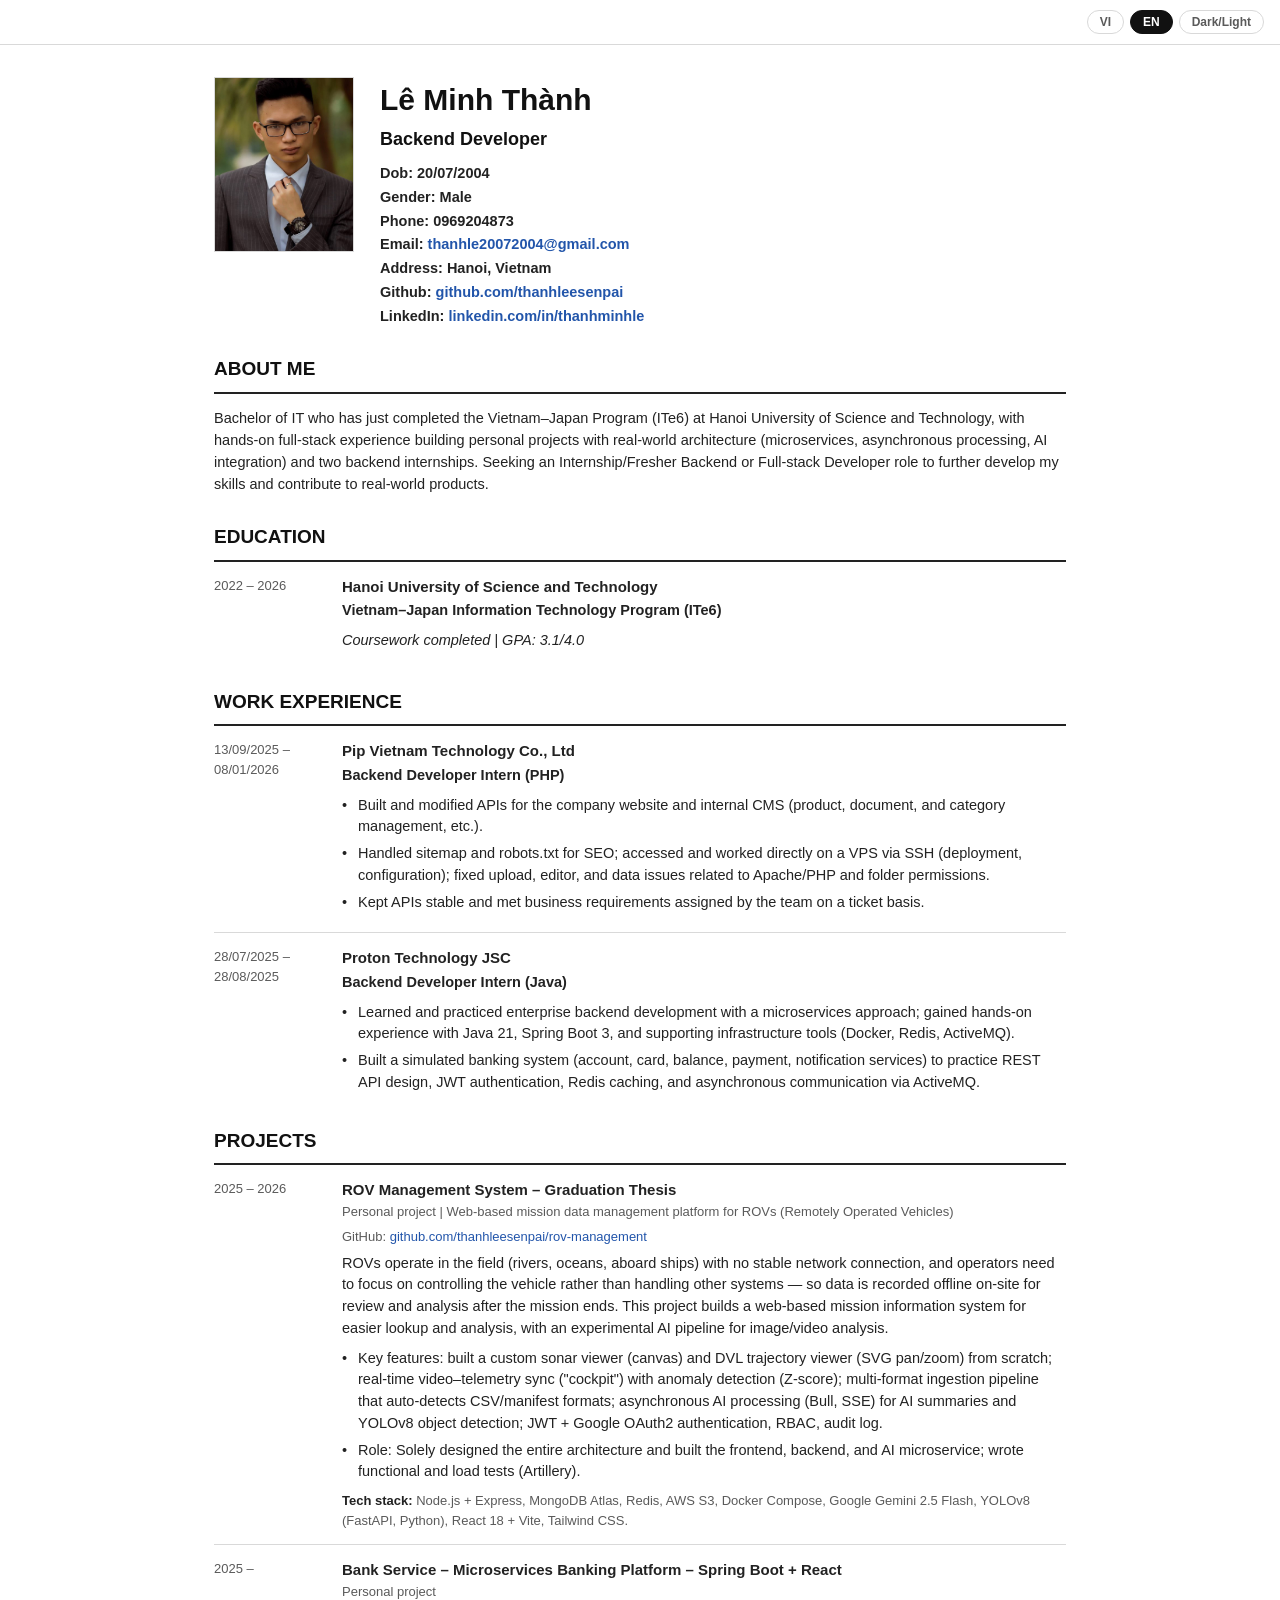
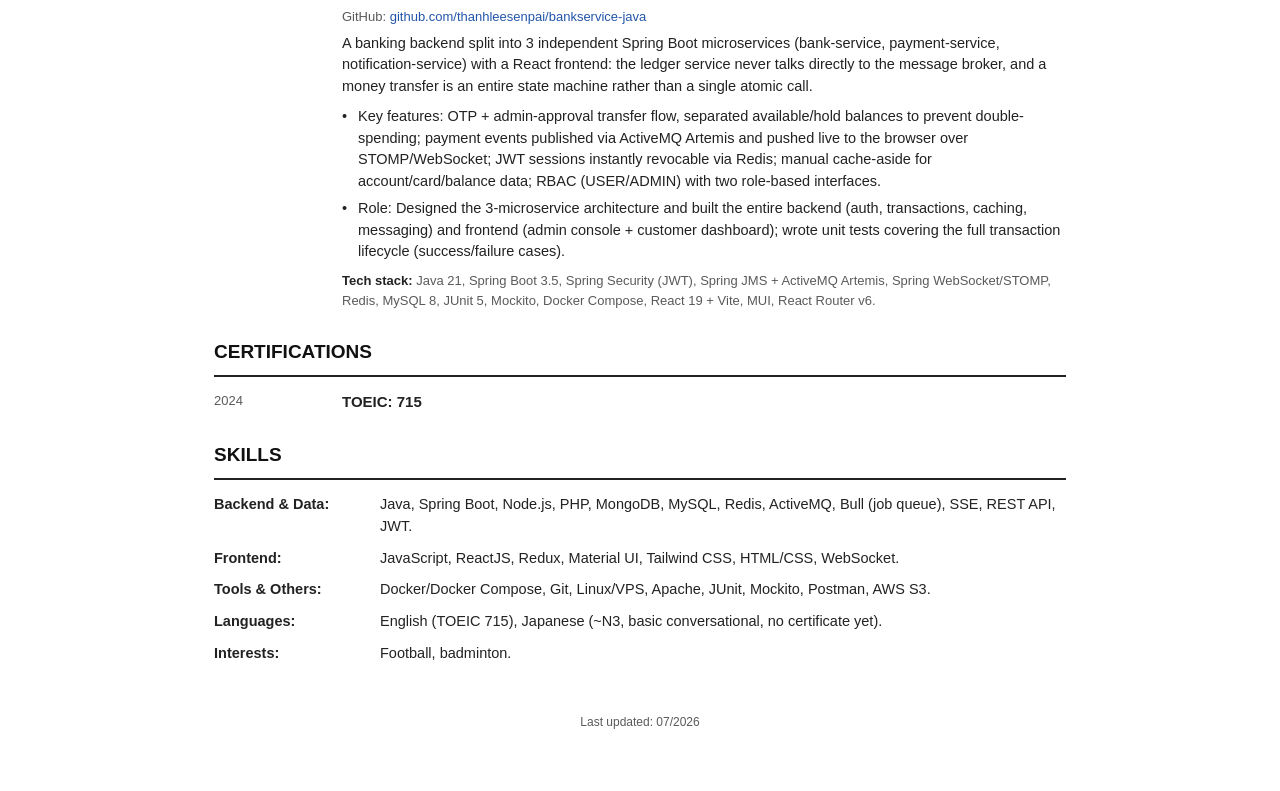
==== index.html @ 72b9a211 "Add print-friendly A4 layout, favicon, and Open Graph tags; stop tracking .claude Fixes pagination s" ====
<!DOCTYPE html>
<html lang="vi">
<head>
<meta charset="UTF-8">
<meta name="viewport" content="width=device-width, initial-scale=1.0">
<title>Lê Minh Thành — Backend Developer</title>
<meta name="description" content="CV online của Lê Minh Thành, Backend Developer.">
<link rel="icon" href="data:image/svg+xml,%3Csvg xmlns='http://www.w3.org/2000/svg' viewBox='0 0 64 64'%3E%3Crect width='64' height='64' rx='12' fill='%232255aa'/%3E%3Ctext x='32' y='42' font-family='Arial,Helvetica,sans-serif' font-size='26' font-weight='700' fill='white' text-anchor='middle'%3ELMT%3C/text%3E%3C/svg%3E">

<meta property="og:type" content="website">
<meta property="og:title" content="Lê Minh Thành — Backend Developer">
<meta property="og:description" content="CV online của Lê Minh Thành, Backend Developer. Kinh nghiệm Java/Spring Boot, Node.js, PHP, microservices.">
<meta property="og:url" content="https://cv-ten-cyan-52.vercel.app/">
<meta property="og:image" content="https://cv-ten-cyan-52.vercel.app/photo.jpg">
<meta name="twitter:card" content="summary">
<meta name="twitter:title" content="Lê Minh Thành — Backend Developer">
<meta name="twitter:description" content="CV online của Lê Minh Thành, Backend Developer.">
<meta name="twitter:image" content="https://cv-ten-cyan-52.vercel.app/photo.jpg">
<style>
  :root{
    --bg:#ffffff;
    --text:#222222;
    --text-dim:#5a5a5a;
    --border:#d9d9d9;
    --heading:#111111;
    --link:#2255aa;
    --max-w:900px;
  }
  :root[data-theme="dark"]{
    --bg:#15171c;
    --text:#e4e6ea;
    --text-dim:#a2a6ae;
    --border:#33363f;
    --heading:#ffffff;
    --link:#7fb0ff;
  }
  *{ box-sizing:border-box; }
  body{
    margin:0;
    background:var(--bg);
    color:var(--text);
    font-family:Arial, Helvetica, "Segoe UI", sans-serif;
    line-height:1.5;
    font-size:14.5px;
  }
  a{ color:var(--link); text-decoration:none; }
  a:hover{ text-decoration:underline; }

  .topbar{
    position:sticky; top:0; z-index:10;
    display:flex; justify-content:flex-end; gap:6px;
    padding:10px 16px;
    background:var(--bg);
    border-bottom:1px solid var(--border);
  }
  .btn{
    border:1px solid var(--border);
    background:transparent;
    color:var(--text-dim);
    padding:4px 12px;
    border-radius:999px;
    font-size:12px;
    cursor:pointer;
    font-weight:600;
  }
  .btn.active{ background:var(--heading); color:var(--bg); border-color:var(--heading); }

  .wrap{ max-width:var(--max-w); margin:0 auto; padding:32px 24px 60px; }

  .header{
    display:flex; gap:26px; margin-bottom:26px;
  }
  .avatar-wrap{ flex-shrink:0; width:140px; }
  .avatar-wrap img{
    width:140px; height:175px; object-fit:cover;
    border:1px solid var(--border);
    display:block;
  }
  .avatar-fallback{
    width:140px; height:175px;
    border:1px solid var(--border);
    display:none;
    align-items:center; justify-content:center;
    font-size:36px; font-weight:700;
    color:var(--text-dim);
    background:color-mix(in srgb, var(--text-dim) 8%, transparent);
  }
  .header h1{ margin:0 0 4px; font-size:30px; color:var(--heading); font-weight:800; }
  .header .role{ font-size:18px; font-weight:700; margin-bottom:10px; color:var(--heading); }
  .info-line{ font-weight:700; font-size:14.5px; margin-bottom:2px; }
  .info-line .label{ display:inline-block; }

  h2.section-title{
    font-size:19px;
    font-weight:800;
    color:var(--heading);
    margin:0 0 14px;
    padding-bottom:8px;
    border-bottom:2px solid var(--text);
  }
  section.block{ margin-bottom:28px; }

  .entry-row{
    display:grid;
    grid-template-columns:110px 1fr;
    gap:18px;
    padding-bottom:14px;
    margin-bottom:14px;
    border-bottom:1px solid var(--border);
  }
  .entry-row:last-child{ border-bottom:none; margin-bottom:0; padding-bottom:0; }
  .date-col{ font-size:13px; color:var(--text-dim); }
  .content-col .title{ font-weight:700; font-size:15px; }
  .content-col .subtitle{ font-weight:700; margin:2px 0 8px; }
  .content-col p.desc{ margin:4px 0 8px; }
  .content-col ul{ list-style:none; margin:6px 0 0; padding:0; }
  .content-col li{ position:relative; padding-left:16px; margin-bottom:5px; }
  .content-col li::before{ content:"•"; position:absolute; left:0; }
  .tech-line{ font-size:13px; color:var(--text-dim); margin-top:8px; }
  .tech-line b{ color:var(--text); font-weight:700; }
  .meta-line{ font-size:13px; color:var(--text-dim); margin-bottom:6px; }

  .skills-grid{ display:grid; grid-template-columns:150px 1fr; gap:10px 16px; }
  .skills-grid dt{ font-weight:700; }
  .skills-grid dd{ margin:0; }

  footer{ text-align:center; color:var(--text-dim); font-size:12px; padding:20px 0 0; }

  @media (max-width:620px){
    .header{ flex-direction:column; align-items:flex-start; }
    .entry-row{ grid-template-columns:1fr; gap:4px; }
    .skills-grid{ grid-template-columns:1fr; }
  }

  @page{
    size: A4;
    margin: 14mm 12mm;
  }
  @media print{
    :root{
      --bg:#ffffff; --text:#222222; --text-dim:#5a5a5a;
      --border:#d9d9d9; --heading:#111111; --link:#2255aa;
    }
    .topbar{ display:none; }
    body{ font-size:11.5px; }
    .wrap{ max-width:none; padding:0; }
    a{ color:var(--text); text-decoration:none; }
    .entry-row, .header{ break-inside: avoid; page-break-inside: avoid; }
    p, li{ orphans:3; widows:3; }
    footer{ display:none; }
  }
</style>
</head>
<body>

<div class="topbar">
  <button class="btn lang-btn" data-lang="vi">VI</button>
  <button class="btn lang-btn" data-lang="en">EN</button>
  <button class="btn" id="theme-toggle">Dark/Light</button>
</div>

<div class="wrap">

  <section class="header">
    <div class="avatar-wrap">
      <img id="avatar" src="photo.jpg" alt="Lê Minh Thành"
        onerror="if(this.dataset.step!=='png'){this.dataset.step='png'; this.src='photo.png';} else { this.style.display='none'; document.getElementById('avatar-fallback').style.display='flex'; }">
      <div class="avatar-fallback" id="avatar-fallback">LMT</div>
    </div>
    <div>
      <h1>Lê Minh Thành</h1>
      <div class="role">Backend Developer</div>
      <div class="info-line lang-vi">Ngày sinh: 20/07/2004</div>
      <div class="info-line lang-en">Dob: 20/07/2004</div>
      <div class="info-line lang-vi">Giới tính: Nam</div>
      <div class="info-line lang-en">Gender: Male</div>
      <div class="info-line lang-vi">Số điện thoại: 0969204873</div>
      <div class="info-line lang-en">Phone: 0969204873</div>
      <div class="info-line">Email: <a href="mailto:thanhle20072004@gmail.com">thanhle20072004@gmail.com</a></div>
      <div class="info-line lang-vi">Địa chỉ: Hà Nội</div>
      <div class="info-line lang-en">Address: Hanoi, Vietnam</div>
      <div class="info-line">Github: <a href="https://github.com/thanhleesenpai" target="_blank" rel="noopener">github.com/thanhleesenpai</a></div>
      <div class="info-line">LinkedIn: <a href="https://linkedin.com/in/thanhminhle" target="_blank" rel="noopener">linkedin.com/in/thanhminhle</a></div>
    </div>
  </section>

  <section class="block">
    <h2 class="section-title lang-vi">GIỚI THIỆU BẢN THÂN</h2>
    <h2 class="section-title lang-en">ABOUT ME</h2>
    <p class="lang-vi">Cử nhân CNTT vừa hoàn thành chương trình Việt Nhật (ITe6) tại ĐH Bách Khoa Hà Nội, có kinh nghiệm xây dựng ứng dụng fullstack qua các dự án cá nhân với kiến trúc thực tế (microservices, xử lý bất đồng bộ, tích hợp AI) và 2 kỳ thực tập backend. Mong muốn ứng tuyển vị trí Thực tập sinh (Intern)/Fresher Backend hoặc Full-stack Developer để tiếp tục phát triển chuyên môn và đóng góp vào sản phẩm thực tế.</p>
    <p class="lang-en">Bachelor of IT who has just completed the Vietnam–Japan Program (ITe6) at Hanoi University of Science and Technology, with hands-on full-stack experience building personal projects with real-world architecture (microservices, asynchronous processing, AI integration) and two backend internships. Seeking an Internship/Fresher Backend or Full-stack Developer role to further develop my skills and contribute to real-world products.</p>
  </section>

  <section class="block">
    <h2 class="section-title lang-vi">HỌC VẤN</h2>
    <h2 class="section-title lang-en">EDUCATION</h2>
    <div class="entry-row">
      <div class="date-col">2022 – 2026</div>
      <div class="content-col">
        <div class="title lang-vi">Trường: Đại học Bách Khoa Hà Nội</div>
        <div class="title lang-en">Hanoi University of Science and Technology</div>
        <div class="subtitle lang-vi">Chuyên ngành: Công nghệ Thông tin Việt Nhật (ITe6)</div>
        <div class="subtitle lang-en">Vietnam–Japan Information Technology Program (ITe6)</div>
        <p class="desc lang-vi"><em>Đã hoàn thành chương trình học | GPA: 3.1/4.0</em></p>
        <p class="desc lang-en"><em>Coursework completed | GPA: 3.1/4.0</em></p>
      </div>
    </div>
  </section>

  <section class="block">
    <h2 class="section-title lang-vi">KINH NGHIỆM LÀM VIỆC</h2>
    <h2 class="section-title lang-en">WORK EXPERIENCE</h2>

    <div class="entry-row">
      <div class="date-col">13/09/2025 – 08/01/2026</div>
      <div class="content-col">
        <div class="title lang-vi">Công ty TNHH Công nghệ Pip Việt Nam</div>
        <div class="title lang-en">Pip Vietnam Technology Co., Ltd</div>
        <div class="subtitle lang-vi">Thực tập sinh Backend PHP</div>
        <div class="subtitle lang-en">Backend Developer Intern (PHP)</div>
        <ul class="lang-vi">
          <li>Xây dựng và chỉnh sửa API phục vụ Website và hệ thống CMS nội bộ (quản lý sản phẩm, tài liệu, danh mục, v.v.).</li>
          <li>Xử lý sitemap và robots.txt; truy cập và thao tác trực tiếp trên VPS qua SSH (deploy, cấu hình); khắc phục lỗi upload, editor và dữ liệu liên quan đến Apache/PHP và quyền thư mục.</li>
          <li>Đảm bảo các API hoạt động ổn định, đáp ứng đúng yêu cầu nghiệp vụ do team giao theo từng đợt (ticket-based).</li>
        </ul>
        <ul class="lang-en">
          <li>Built and modified APIs for the company website and internal CMS (product, document, and category management, etc.).</li>
          <li>Handled sitemap and robots.txt for SEO; accessed and worked directly on a VPS via SSH (deployment, configuration); fixed upload, editor, and data issues related to Apache/PHP and folder permissions.</li>
          <li>Kept APIs stable and met business requirements assigned by the team on a ticket basis.</li>
        </ul>
      </div>
    </div>

    <div class="entry-row">
      <div class="date-col">28/07/2025 – 28/08/2025</div>
      <div class="content-col">
        <div class="title lang-vi">Công ty Cổ phần Công nghệ Proton</div>
        <div class="title lang-en">Proton Technology JSC</div>
        <div class="subtitle lang-vi">Thực tập sinh Backend Java</div>
        <div class="subtitle lang-en">Backend Developer Intern (Java)</div>
        <ul class="lang-vi">
          <li>Học và thực hành quy trình phát triển backend theo mô hình microservices tại doanh nghiệp; làm quen với Java 21, Spring Boot 3 và các công cụ hạ tầng (Docker, Redis, ActiveMQ).</li>
          <li>Xây dựng một hệ thống ngân hàng mô phỏng (account, card, balance, payment, notification service) để thực hành: thiết kế API REST, xác thực JWT, caching Redis, giao tiếp bất đồng bộ qua ActiveMQ.</li>
        </ul>
        <ul class="lang-en">
          <li>Learned and practiced enterprise backend development with a microservices approach; gained hands-on experience with Java 21, Spring Boot 3, and supporting infrastructure tools (Docker, Redis, ActiveMQ).</li>
          <li>Built a simulated banking system (account, card, balance, payment, notification services) to practice REST API design, JWT authentication, Redis caching, and asynchronous communication via ActiveMQ.</li>
        </ul>
      </div>
    </div>
  </section>

  <section class="block">
    <h2 class="section-title lang-vi">DỰ ÁN</h2>
    <h2 class="section-title lang-en">PROJECTS</h2>

    <div class="entry-row">
      <div class="date-col">2025 – 2026</div>
      <div class="content-col">
        <div class="title">
          ROV Management System
          <span class="lang-vi">– Đồ án tốt nghiệp</span>
          <span class="lang-en">– Graduation Thesis</span>
        </div>
        <div class="meta-line lang-vi">Dự án cá nhân | Nền tảng quản lý dữ liệu khảo sát cho phương tiện ROV (Remotely Operated Vehicle)</div>
        <div class="meta-line lang-en">Personal project | Web-based mission data management platform for ROVs (Remotely Operated Vehicles)</div>
        <div class="meta-line">GitHub: <a href="https://github.com/thanhleesenpai/rov-management" target="_blank" rel="noopener">github.com/thanhleesenpai/rov-management</a></div>
        <p class="desc lang-vi">ROV vận hành tại hiện trường (sông, biển, trên tàu) không có kết nối mạng ổn định, và người vận hành cần tập trung điều khiển thiết bị thay vì thao tác thêm hệ thống khác — dữ liệu vì vậy chỉ được ghi offline tại chỗ, cần xem lại và phân tích sau khi nhiệm vụ kết thúc. Dự án xây dựng phân hệ quản lý thông tin nhiệm vụ trên nền web giúp tra cứu, phân tích dữ liệu thuận tiện hơn, đồng thời thử nghiệm triển khai AI phân tích hình ảnh/video.</p>
        <p class="desc lang-en">ROVs operate in the field (rivers, oceans, aboard ships) with no stable network connection, and operators need to focus on controlling the vehicle rather than handling other systems — so data is recorded offline on-site for review and analysis after the mission ends. This project builds a web-based mission information system for easier lookup and analysis, with an experimental AI pipeline for image/video analysis.</p>
        <ul class="lang-vi">
          <li>Tính năng nổi bật: tự xây dựng trình xem sonar (canvas) và quỹ đạo DVL (SVG pan/zoom); đồng bộ video–telemetry thời gian thực ("cockpit") kèm phát hiện bất thường (Z-score); pipeline nhập liệu đa định dạng tự dò CSV/manifest; xử lý AI bất đồng bộ (Bull, SSE) cho tóm tắt AI và YOLOv8; xác thực JWT + Google OAuth2, RBAC, audit log.</li>
          <li>Vai trò: Tự thiết kế toàn bộ kiến trúc, đảm nhận frontend, backend và microservice AI; viết functional test và load test (Artillery).</li>
        </ul>
        <ul class="lang-en">
          <li>Key features: built a custom sonar viewer (canvas) and DVL trajectory viewer (SVG pan/zoom) from scratch; real-time video–telemetry sync ("cockpit") with anomaly detection (Z-score); multi-format ingestion pipeline that auto-detects CSV/manifest formats; asynchronous AI processing (Bull, SSE) for AI summaries and YOLOv8 object detection; JWT + Google OAuth2 authentication, RBAC, audit log.</li>
          <li>Role: Solely designed the entire architecture and built the frontend, backend, and AI microservice; wrote functional and load tests (Artillery).</li>
        </ul>
        <div class="tech-line"><b class="lang-vi">Công nghệ sử dụng:</b><b class="lang-en">Tech stack:</b> Node.js + Express, MongoDB Atlas, Redis, AWS S3, Docker Compose, Google Gemini 2.5 Flash, YOLOv8 (FastAPI, Python), React 18 + Vite, Tailwind CSS.</div>
      </div>
    </div>

    <div class="entry-row">
      <div class="date-col">2025 –</div>
      <div class="content-col">
        <div class="title">Bank Service – Microservices Banking Platform – Spring Boot + React</div>
        <div class="meta-line lang-vi">Dự án cá nhân</div>
        <div class="meta-line lang-en">Personal project</div>
        <div class="meta-line">GitHub: <a href="https://github.com/thanhleesenpai/bankservice-java" target="_blank" rel="noopener">github.com/thanhleesenpai/bankservice-java</a></div>
        <p class="desc lang-vi">Backend ngân hàng tách thành 3 microservice Spring Boot độc lập (bank-service, payment-service, notification-service) kèm React frontend: ledger service không giao tiếp trực tiếp với message broker, một giao dịch chuyển tiền là cả một state machine chứ không phải một lệnh atomic đơn lẻ.</p>
        <p class="desc lang-en">A banking backend split into 3 independent Spring Boot microservices (bank-service, payment-service, notification-service) with a React frontend: the ledger service never talks directly to the message broker, and a money transfer is an entire state machine rather than a single atomic call.</p>
        <ul class="lang-vi">
          <li>Tính năng nổi bật: luồng chuyển tiền OTP + admin duyệt, tách số dư khả dụng/đang giữ để tránh chi tiêu trùng; sự kiện thanh toán publish qua ActiveMQ Artemis và đẩy real-time cho trình duyệt qua STOMP/WebSocket; JWT thu hồi tức thời qua session Redis; cache-aside thủ công cho account/card/balance; RBAC (USER/ADMIN) với 2 giao diện tách theo vai trò.</li>
          <li>Vai trò: Tự thiết kế kiến trúc 3 microservice, xây dựng toàn bộ backend (auth, giao dịch, caching, messaging) và frontend (admin console + customer dashboard); viết unit test cho toàn bộ vòng đời giao dịch (thành công/thất bại).</li>
        </ul>
        <ul class="lang-en">
          <li>Key features: OTP + admin-approval transfer flow, separated available/hold balances to prevent double-spending; payment events published via ActiveMQ Artemis and pushed live to the browser over STOMP/WebSocket; JWT sessions instantly revocable via Redis; manual cache-aside for account/card/balance data; RBAC (USER/ADMIN) with two role-based interfaces.</li>
          <li>Role: Designed the 3-microservice architecture and built the entire backend (auth, transactions, caching, messaging) and frontend (admin console + customer dashboard); wrote unit tests covering the full transaction lifecycle (success/failure cases).</li>
        </ul>
        <div class="tech-line"><b class="lang-vi">Công nghệ sử dụng:</b><b class="lang-en">Tech stack:</b> Java 21, Spring Boot 3.5, Spring Security (JWT), Spring JMS + ActiveMQ Artemis, Spring WebSocket/STOMP, Redis, MySQL 8, JUnit 5, Mockito, Docker Compose, React 19 + Vite, MUI, React Router v6.</div>
      </div>
    </div>
  </section>

  <section class="block">
    <h2 class="section-title lang-vi">CHỨNG CHỈ</h2>
    <h2 class="section-title lang-en">CERTIFICATIONS</h2>
    <div class="entry-row">
      <div class="date-col">2024</div>
      <div class="content-col">
        <div class="title">TOEIC: 715</div>
      </div>
    </div>
  </section>

  <section class="block">
    <h2 class="section-title lang-vi">CÁC KỸ NĂNG & SỞ THÍCH</h2>
    <h2 class="section-title lang-en">SKILLS</h2>
    <dl class="skills-grid">
      <dt class="lang-vi">Backend & Dữ liệu:</dt>
      <dt class="lang-en">Backend & Data:</dt>
      <dd>Java, Spring Boot, Node.js, PHP, MongoDB, MySQL, Redis, ActiveMQ, Bull (job queue), SSE, REST API, JWT.</dd>

      <dt>Frontend:</dt>
      <dd>JavaScript, ReactJS, Redux, Material UI, Tailwind CSS, HTML/CSS, WebSocket.</dd>

      <dt class="lang-vi">Công cụ & Khác:</dt>
      <dt class="lang-en">Tools & Others:</dt>
      <dd>Docker/Docker Compose, Git, Linux/VPS, Apache, JUnit, Mockito, Postman, AWS S3.</dd>

      <dt class="lang-vi">Ngoại ngữ:</dt>
      <dt class="lang-en">Languages:</dt>
      <dd>
        <span class="lang-vi">Tiếng Anh (TOEIC 715), Tiếng Nhật (~N3, giao tiếp cơ bản, chưa thi chứng chỉ).</span>
        <span class="lang-en">English (TOEIC 715), Japanese (~N3, basic conversational, no certificate yet).</span>
      </dd>

      <dt class="lang-vi">Sở thích:</dt>
      <dt class="lang-en">Interests:</dt>
      <dd><span class="lang-vi">Bóng đá, cầu lông.</span><span class="lang-en">Football, badminton.</span></dd>
    </dl>
  </section>

  <footer>
    <span class="lang-vi">Cập nhật lần cuối: 07/2026</span>
    <span class="lang-en">Last updated: 07/2026</span>
  </footer>

</div>

<script>
  const body = document.body;
  const langButtons = document.querySelectorAll('.lang-btn');
  const themeBtn = document.getElementById('theme-toggle');

  function setLang(lang){
    document.querySelectorAll('.lang-vi').forEach(el => { el.style.display = lang === 'vi' ? '' : 'none'; });
    document.querySelectorAll('.lang-en').forEach(el => { el.style.display = lang === 'en' ? '' : 'none'; });
    langButtons.forEach(b => b.classList.toggle('active', b.dataset.lang === lang));
    document.documentElement.lang = lang;
    localStorage.setItem('cv-lang', lang);
  }
  langButtons.forEach(btn => btn.addEventListener('click', () => setLang(btn.dataset.lang)));

  const browserLang = (navigator.language || 'vi').toLowerCase().startsWith('en') ? 'en' : 'vi';
  setLang(localStorage.getItem('cv-lang') || browserLang);

  function setTheme(theme){
    document.documentElement.setAttribute('data-theme', theme);
    localStorage.setItem('cv-theme', theme);
  }
  themeBtn.addEventListener('click', () => {
    const current = document.documentElement.getAttribute('data-theme') || 'light';
    setTheme(current === 'dark' ? 'light' : 'dark');
  });
  const savedTheme = localStorage.getItem('cv-theme');
  if (savedTheme) setTheme(savedTheme);
</script>

</body>
</html>
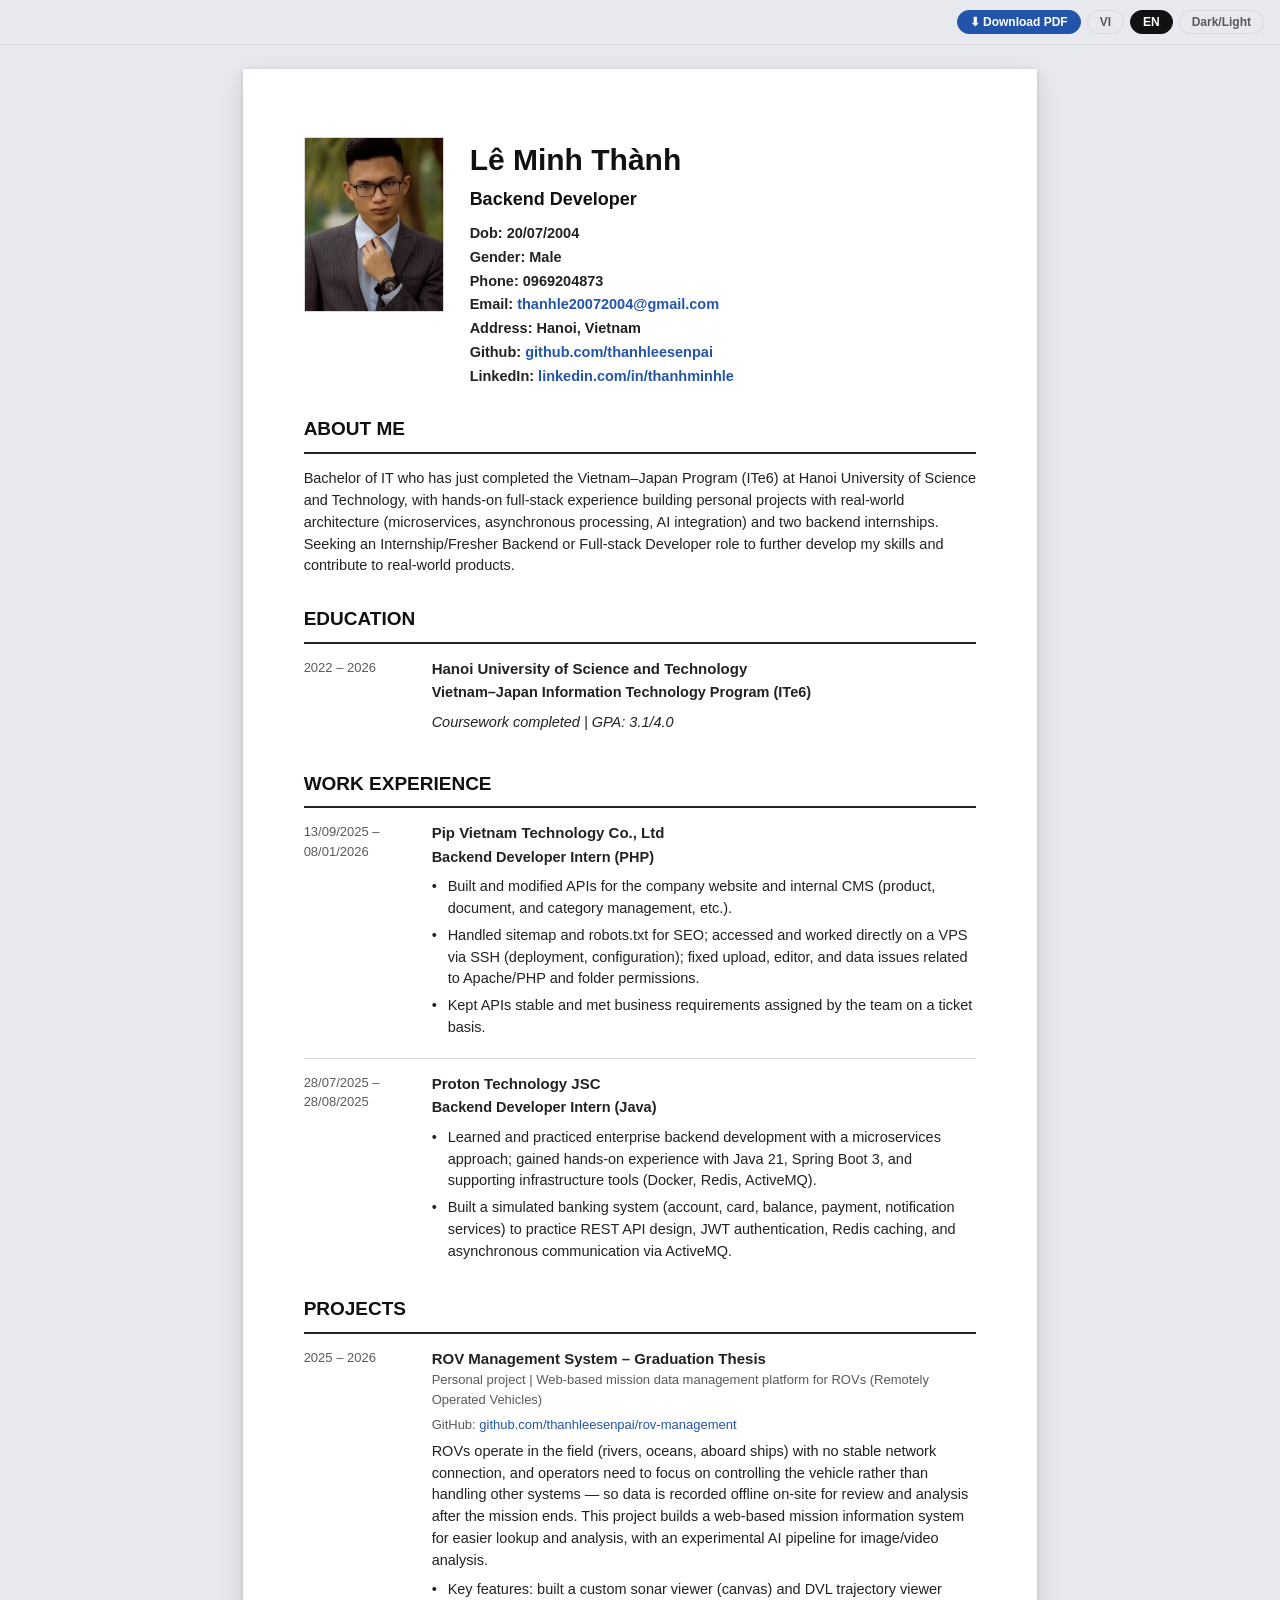
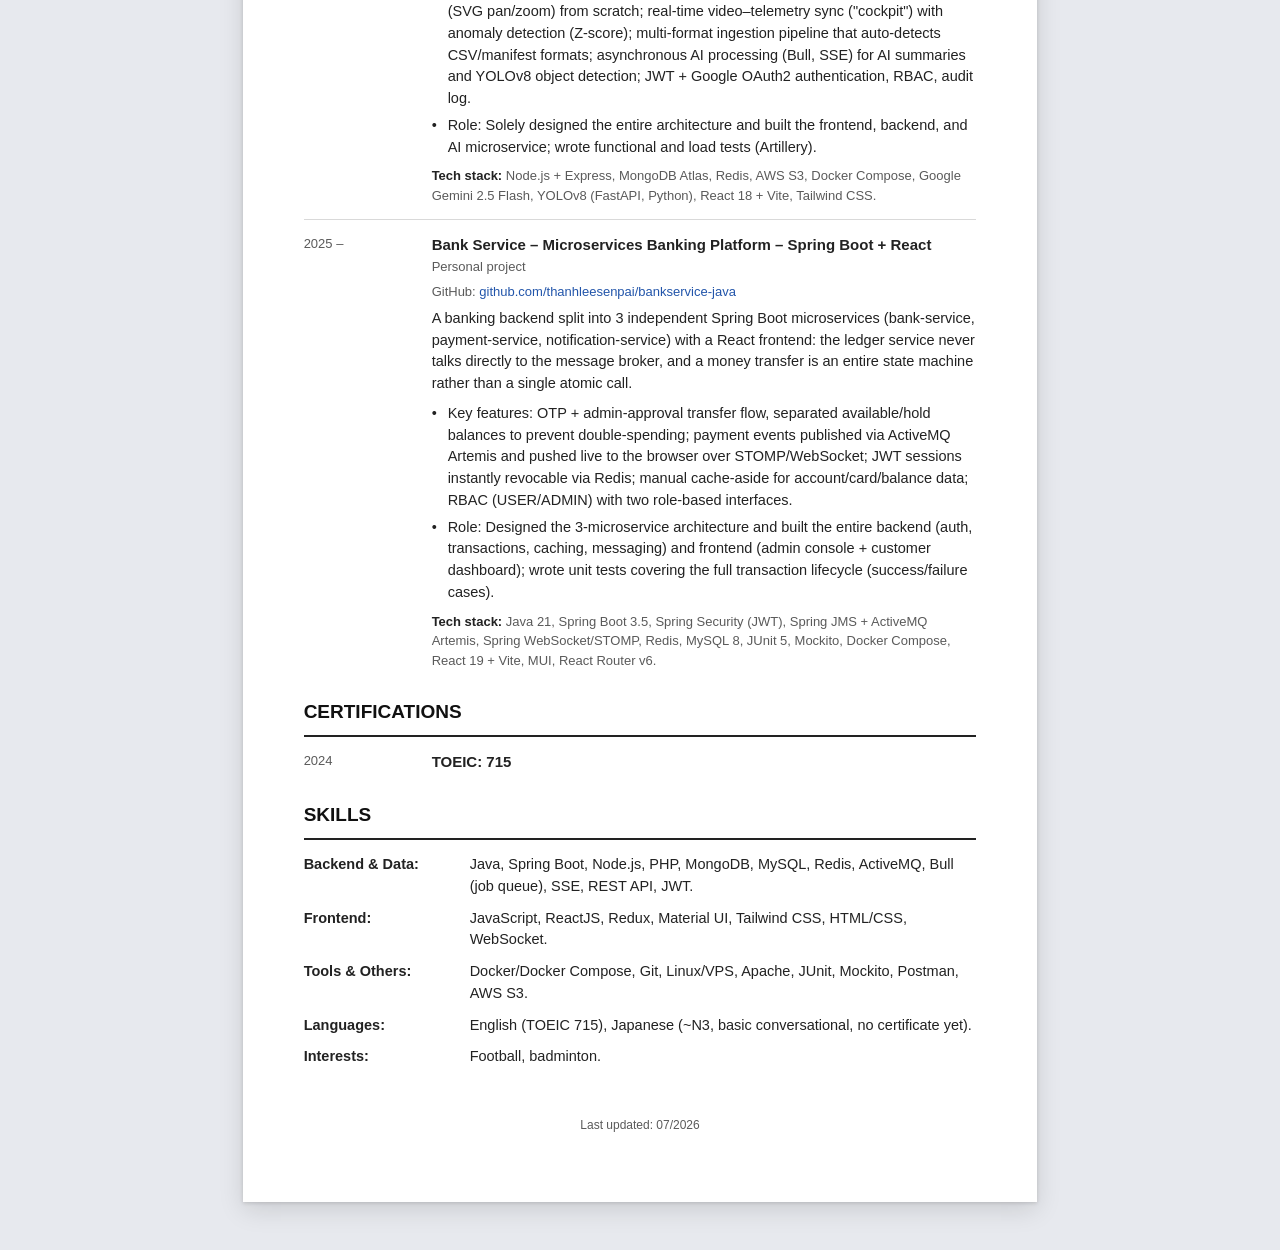
==== commit 89e3aba8: "Add A4 paper look on screen and a working Download PDF button Wraps content in a centered white "pap" ====
--- a/index.html
+++ b/index.html
@@ -18,15 +18,17 @@
 <meta name="twitter:image" content="https://cv-ten-cyan-52.vercel.app/photo.jpg">
 <style>
   :root{
+    --page-bg:#e7e9ee;
     --bg:#ffffff;
     --text:#222222;
     --text-dim:#5a5a5a;
     --border:#d9d9d9;
     --heading:#111111;
     --link:#2255aa;
-    --max-w:900px;
+    --max-w:210mm;
   }
   :root[data-theme="dark"]{
+    --page-bg:#0b0c0f;
     --bg:#15171c;
     --text:#e4e6ea;
     --text-dim:#a2a6ae;
@@ -37,7 +39,7 @@
   *{ box-sizing:border-box; }
   body{
     margin:0;
-    background:var(--bg);
+    background:var(--page-bg);
     color:var(--text);
     font-family:Arial, Helvetica, "Segoe UI", sans-serif;
     line-height:1.5;
@@ -50,7 +52,7 @@
     position:sticky; top:0; z-index:10;
     display:flex; justify-content:flex-end; gap:6px;
     padding:10px 16px;
-    background:var(--bg);
+    background:var(--page-bg);
     border-bottom:1px solid var(--border);
   }
   .btn{
@@ -64,8 +66,14 @@
     font-weight:600;
   }
   .btn.active{ background:var(--heading); color:var(--bg); border-color:var(--heading); }
-
-  .wrap{ max-width:var(--max-w); margin:0 auto; padding:32px 24px 60px; }
+  .btn.primary{ background:var(--link); color:#fff; border-color:var(--link); }
+
+  .wrap{
+    max-width:var(--max-w); margin:24px auto 48px;
+    padding:18mm 16mm;
+    background:var(--bg);
+    box-shadow:0 1px 4px rgba(0,0,0,.15), 0 8px 24px rgba(0,0,0,.12);
+  }
 
   .header{
     display:flex; gap:26px; margin-bottom:26px;
@@ -130,6 +138,7 @@
     .header{ flex-direction:column; align-items:flex-start; }
     .entry-row{ grid-template-columns:1fr; gap:4px; }
     .skills-grid{ grid-template-columns:1fr; }
+    .wrap{ margin:0; padding:20px 16px 40px; box-shadow:none; }
   }
 
   @page{
@@ -142,8 +151,8 @@
       --border:#d9d9d9; --heading:#111111; --link:#2255aa;
     }
     .topbar{ display:none; }
-    body{ font-size:11.5px; }
-    .wrap{ max-width:none; padding:0; }
+    body{ font-size:11.5px; background:#fff; }
+    .wrap{ max-width:none; margin:0; padding:0; background:transparent; box-shadow:none; }
     a{ color:var(--text); text-decoration:none; }
     .entry-row, .header{ break-inside: avoid; page-break-inside: avoid; }
     p, li{ orphans:3; widows:3; }
@@ -154,6 +163,10 @@
 <body>
 
 <div class="topbar">
+  <button class="btn primary" id="download-btn">
+    <span class="lang-vi">⬇ Tải CV PDF</span>
+    <span class="lang-en">⬇ Download PDF</span>
+  </button>
   <button class="btn lang-btn" data-lang="vi">VI</button>
   <button class="btn lang-btn" data-lang="en">EN</button>
   <button class="btn" id="theme-toggle">Dark/Light</button>
@@ -351,6 +364,7 @@
   const body = document.body;
   const langButtons = document.querySelectorAll('.lang-btn');
   const themeBtn = document.getElementById('theme-toggle');
+  document.getElementById('download-btn').addEventListener('click', () => window.print());
 
   function setLang(lang){
     document.querySelectorAll('.lang-vi').forEach(el => { el.style.display = lang === 'vi' ? '' : 'none'; });
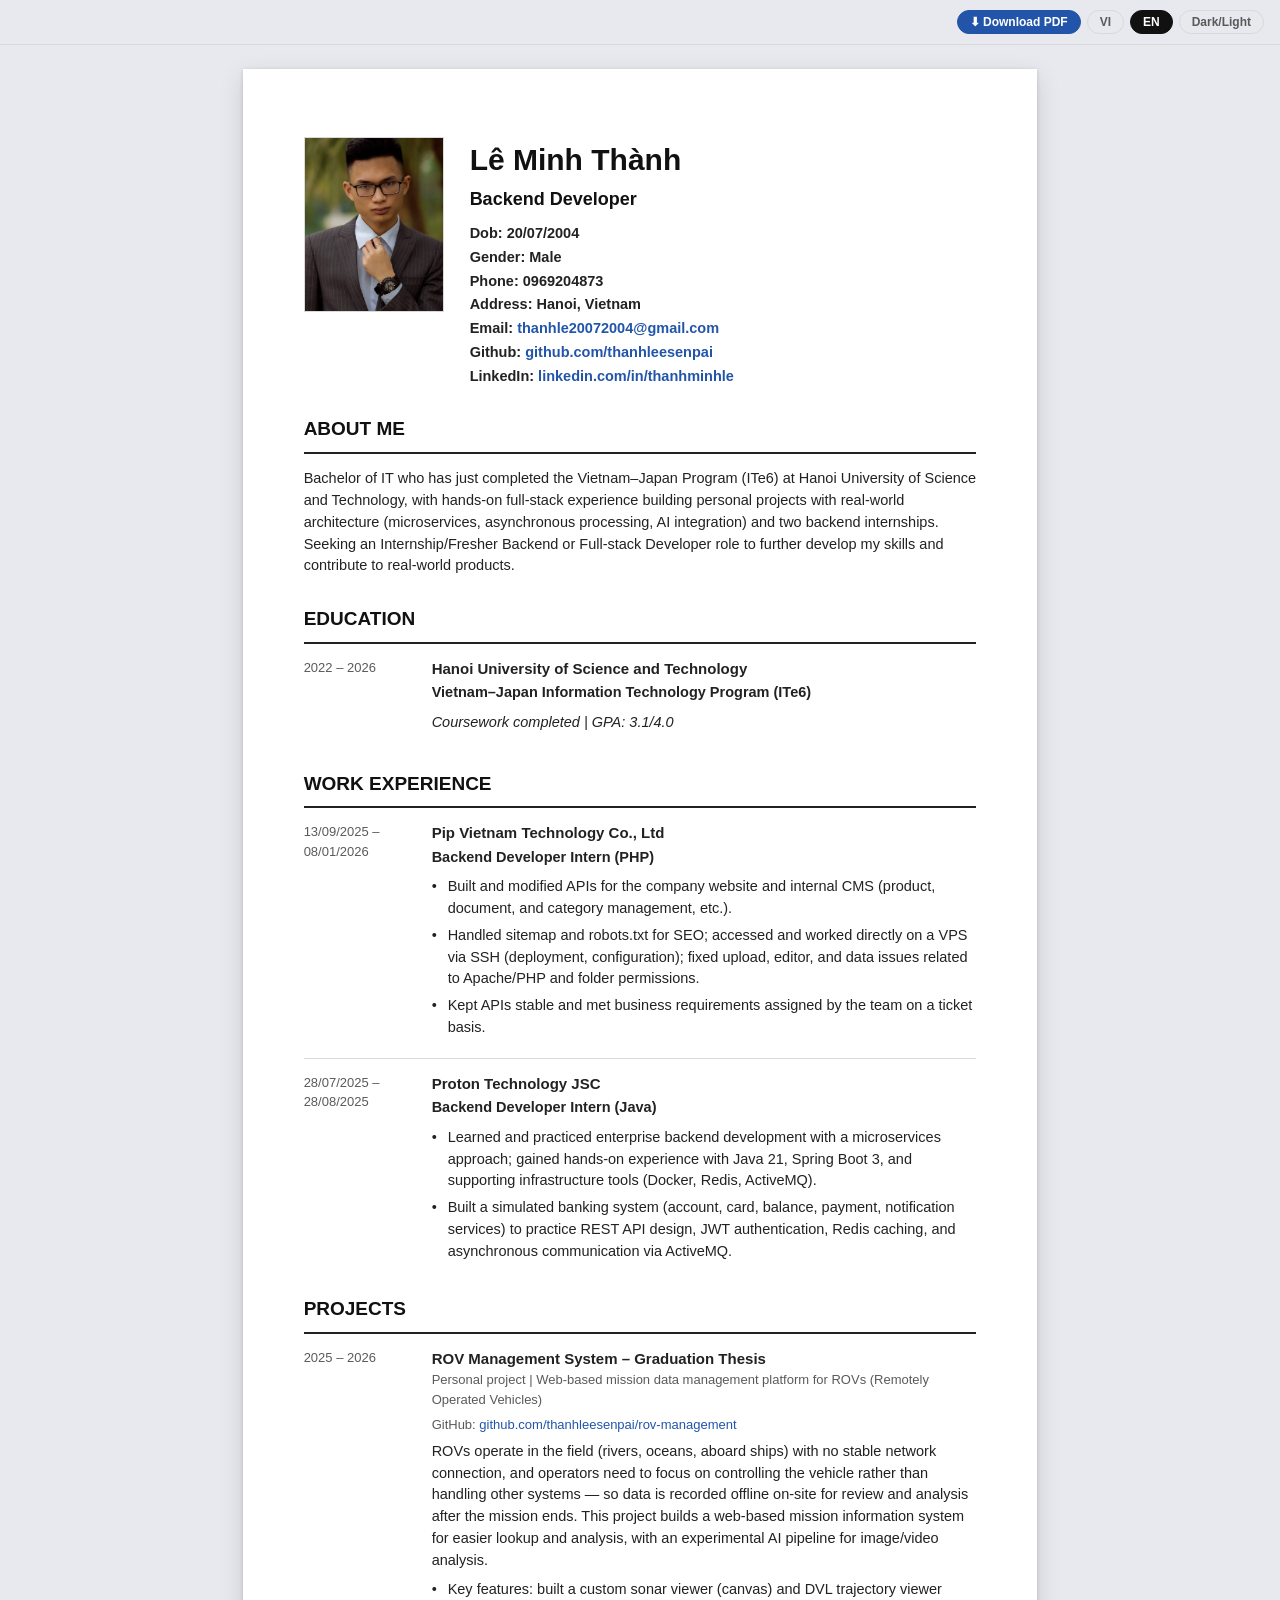
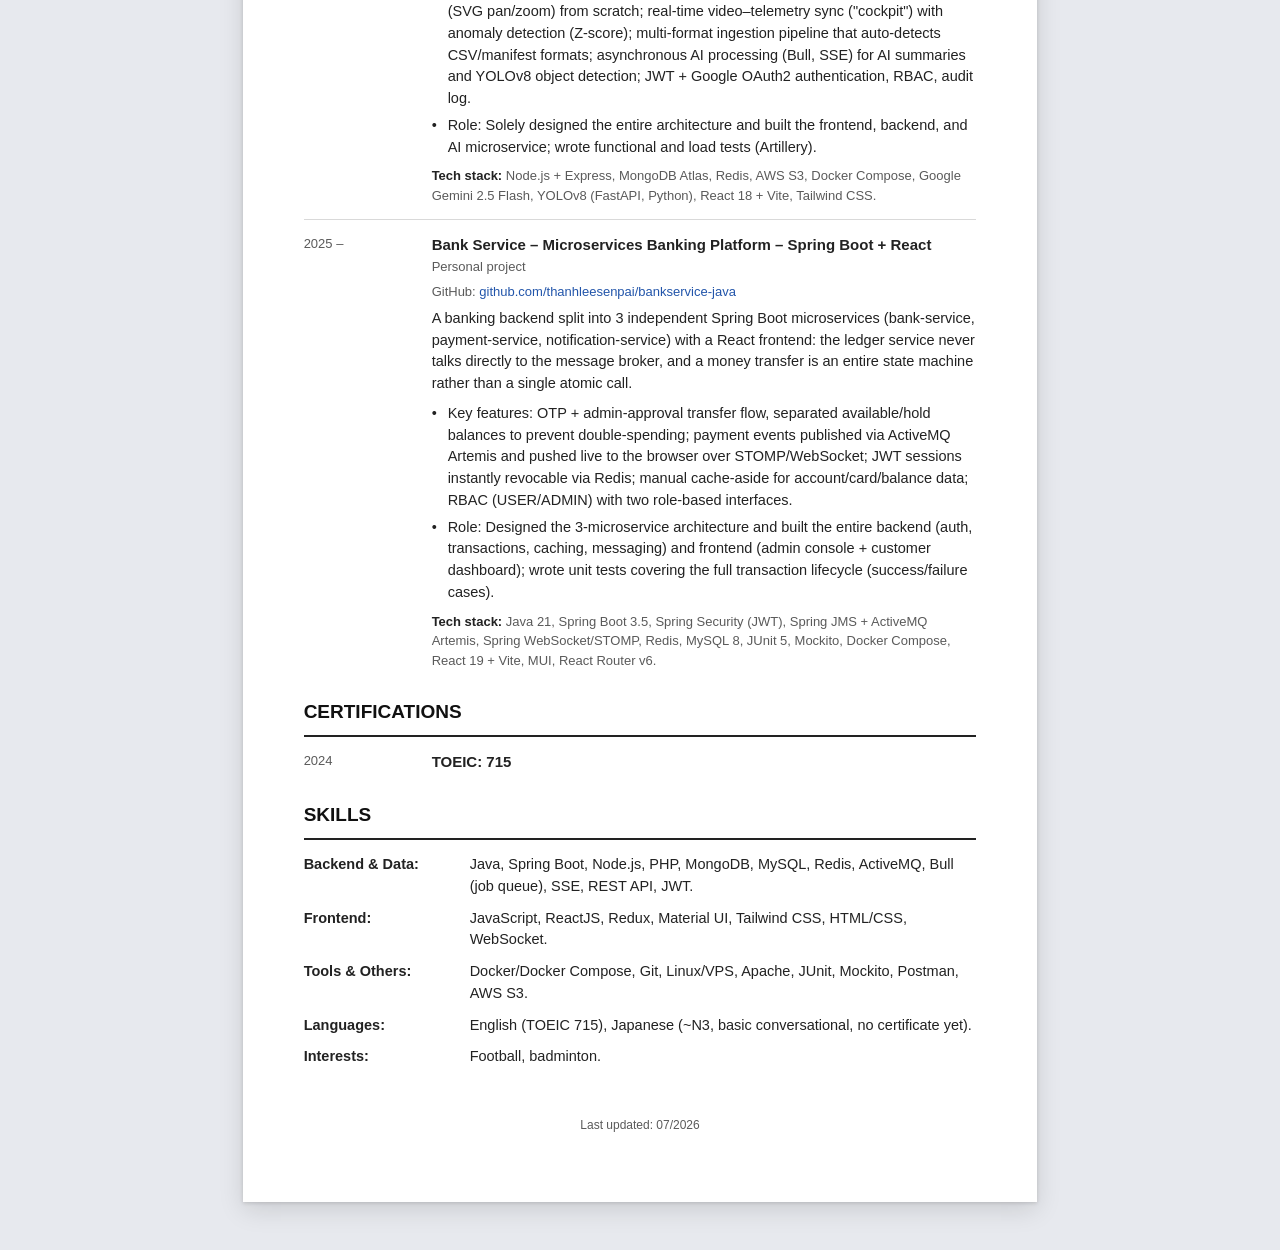
==== commit f3e6b545: "Make CV content editable via a password-gated web admin panel Extracts all CV text into data.json (b" ====
--- a/index.html
+++ b/index.html
@@ -73,6 +73,7 @@
     padding:18mm 16mm;
     background:var(--bg);
     box-shadow:0 1px 4px rgba(0,0,0,.15), 0 8px 24px rgba(0,0,0,.12);
+    min-height:40vh;
   }
 
   .header{
@@ -96,7 +97,6 @@
   .header h1{ margin:0 0 4px; font-size:30px; color:var(--heading); font-weight:800; }
   .header .role{ font-size:18px; font-weight:700; margin-bottom:10px; color:var(--heading); }
   .info-line{ font-weight:700; font-size:14.5px; margin-bottom:2px; }
-  .info-line .label{ display:inline-block; }
 
   h2.section-title{
     font-size:19px;
@@ -143,7 +143,7 @@
 
   @page{
     size: A4;
-    margin: 14mm 12mm;
+    margin: 10mm 10mm;
   }
   @media print{
     :root{
@@ -151,233 +151,222 @@
       --border:#d9d9d9; --heading:#111111; --link:#2255aa;
     }
     .topbar{ display:none; }
-    body{ font-size:11.5px; background:#fff; }
+    body{ font-size:10px; line-height:1.35; background:#fff; }
     .wrap{ max-width:none; margin:0; padding:0; background:transparent; box-shadow:none; }
     a{ color:var(--text); text-decoration:none; }
     .entry-row, .header{ break-inside: avoid; page-break-inside: avoid; }
     p, li{ orphans:3; widows:3; }
     footer{ display:none; }
+
+    .header{ gap:14px; margin-bottom:12px; }
+    .avatar-wrap, .avatar-wrap img, .avatar-fallback{ width:85px; height:106px; }
+    .header h1{ font-size:19px; margin-bottom:2px; }
+    .header .role{ font-size:12px; margin-bottom:6px; }
+    .info-line{ font-size:10px; margin-bottom:0; }
+
+    h2.section-title{ font-size:13px; margin:0 0 6px; padding-bottom:3px; border-bottom-width:1.5px; }
+    section.block{ margin-bottom:10px; }
+
+    .date-col{ font-size:9px; }
+    .entry-row{ gap:10px; padding-bottom:6px; margin-bottom:6px; }
+    .content-col .title{ font-size:11px; }
+    .content-col .subtitle{ margin:1px 0 3px; }
+    .content-col p.desc{ margin:2px 0 4px; }
+    .content-col li{ margin-bottom:2px; }
+    .meta-line{ font-size:9px; margin-bottom:3px; }
+    .tech-line{ font-size:9px; margin-top:4px; }
+
+    .skills-grid{ gap:4px 16px; }
   }
 </style>
 </head>
 <body>
 
 <div class="topbar">
-  <button class="btn primary" id="download-btn">
-    <span class="lang-vi">⬇ Tải CV PDF</span>
-    <span class="lang-en">⬇ Download PDF</span>
-  </button>
+  <button class="btn primary" id="download-btn">⬇ <span id="download-label">Tải CV PDF</span></button>
   <button class="btn lang-btn" data-lang="vi">VI</button>
   <button class="btn lang-btn" data-lang="en">EN</button>
   <button class="btn" id="theme-toggle">Dark/Light</button>
 </div>
 
 <div class="wrap">
-
-  <section class="header">
-    <div class="avatar-wrap">
-      <img id="avatar" src="photo.jpg" alt="Lê Minh Thành"
-        onerror="if(this.dataset.step!=='png'){this.dataset.step='png'; this.src='photo.png';} else { this.style.display='none'; document.getElementById('avatar-fallback').style.display='flex'; }">
-      <div class="avatar-fallback" id="avatar-fallback">LMT</div>
-    </div>
-    <div>
-      <h1>Lê Minh Thành</h1>
-      <div class="role">Backend Developer</div>
-      <div class="info-line lang-vi">Ngày sinh: 20/07/2004</div>
-      <div class="info-line lang-en">Dob: 20/07/2004</div>
-      <div class="info-line lang-vi">Giới tính: Nam</div>
-      <div class="info-line lang-en">Gender: Male</div>
-      <div class="info-line lang-vi">Số điện thoại: 0969204873</div>
-      <div class="info-line lang-en">Phone: 0969204873</div>
-      <div class="info-line">Email: <a href="mailto:thanhle20072004@gmail.com">thanhle20072004@gmail.com</a></div>
-      <div class="info-line lang-vi">Địa chỉ: Hà Nội</div>
-      <div class="info-line lang-en">Address: Hanoi, Vietnam</div>
-      <div class="info-line">Github: <a href="https://github.com/thanhleesenpai" target="_blank" rel="noopener">github.com/thanhleesenpai</a></div>
-      <div class="info-line">LinkedIn: <a href="https://linkedin.com/in/thanhminhle" target="_blank" rel="noopener">linkedin.com/in/thanhminhle</a></div>
-    </div>
-  </section>
-
-  <section class="block">
-    <h2 class="section-title lang-vi">GIỚI THIỆU BẢN THÂN</h2>
-    <h2 class="section-title lang-en">ABOUT ME</h2>
-    <p class="lang-vi">Cử nhân CNTT vừa hoàn thành chương trình Việt Nhật (ITe6) tại ĐH Bách Khoa Hà Nội, có kinh nghiệm xây dựng ứng dụng fullstack qua các dự án cá nhân với kiến trúc thực tế (microservices, xử lý bất đồng bộ, tích hợp AI) và 2 kỳ thực tập backend. Mong muốn ứng tuyển vị trí Thực tập sinh (Intern)/Fresher Backend hoặc Full-stack Developer để tiếp tục phát triển chuyên môn và đóng góp vào sản phẩm thực tế.</p>
-    <p class="lang-en">Bachelor of IT who has just completed the Vietnam–Japan Program (ITe6) at Hanoi University of Science and Technology, with hands-on full-stack experience building personal projects with real-world architecture (microservices, asynchronous processing, AI integration) and two backend internships. Seeking an Internship/Fresher Backend or Full-stack Developer role to further develop my skills and contribute to real-world products.</p>
-  </section>
-
-  <section class="block">
-    <h2 class="section-title lang-vi">HỌC VẤN</h2>
-    <h2 class="section-title lang-en">EDUCATION</h2>
-    <div class="entry-row">
-      <div class="date-col">2022 – 2026</div>
-      <div class="content-col">
-        <div class="title lang-vi">Trường: Đại học Bách Khoa Hà Nội</div>
-        <div class="title lang-en">Hanoi University of Science and Technology</div>
-        <div class="subtitle lang-vi">Chuyên ngành: Công nghệ Thông tin Việt Nhật (ITe6)</div>
-        <div class="subtitle lang-en">Vietnam–Japan Information Technology Program (ITe6)</div>
-        <p class="desc lang-vi"><em>Đã hoàn thành chương trình học | GPA: 3.1/4.0</em></p>
-        <p class="desc lang-en"><em>Coursework completed | GPA: 3.1/4.0</em></p>
-      </div>
-    </div>
-  </section>
-
-  <section class="block">
-    <h2 class="section-title lang-vi">KINH NGHIỆM LÀM VIỆC</h2>
-    <h2 class="section-title lang-en">WORK EXPERIENCE</h2>
-
-    <div class="entry-row">
-      <div class="date-col">13/09/2025 – 08/01/2026</div>
-      <div class="content-col">
-        <div class="title lang-vi">Công ty TNHH Công nghệ Pip Việt Nam</div>
-        <div class="title lang-en">Pip Vietnam Technology Co., Ltd</div>
-        <div class="subtitle lang-vi">Thực tập sinh Backend PHP</div>
-        <div class="subtitle lang-en">Backend Developer Intern (PHP)</div>
-        <ul class="lang-vi">
-          <li>Xây dựng và chỉnh sửa API phục vụ Website và hệ thống CMS nội bộ (quản lý sản phẩm, tài liệu, danh mục, v.v.).</li>
-          <li>Xử lý sitemap và robots.txt; truy cập và thao tác trực tiếp trên VPS qua SSH (deploy, cấu hình); khắc phục lỗi upload, editor và dữ liệu liên quan đến Apache/PHP và quyền thư mục.</li>
-          <li>Đảm bảo các API hoạt động ổn định, đáp ứng đúng yêu cầu nghiệp vụ do team giao theo từng đợt (ticket-based).</li>
-        </ul>
-        <ul class="lang-en">
-          <li>Built and modified APIs for the company website and internal CMS (product, document, and category management, etc.).</li>
-          <li>Handled sitemap and robots.txt for SEO; accessed and worked directly on a VPS via SSH (deployment, configuration); fixed upload, editor, and data issues related to Apache/PHP and folder permissions.</li>
-          <li>Kept APIs stable and met business requirements assigned by the team on a ticket basis.</li>
-        </ul>
-      </div>
-    </div>
-
-    <div class="entry-row">
-      <div class="date-col">28/07/2025 – 28/08/2025</div>
-      <div class="content-col">
-        <div class="title lang-vi">Công ty Cổ phần Công nghệ Proton</div>
-        <div class="title lang-en">Proton Technology JSC</div>
-        <div class="subtitle lang-vi">Thực tập sinh Backend Java</div>
-        <div class="subtitle lang-en">Backend Developer Intern (Java)</div>
-        <ul class="lang-vi">
-          <li>Học và thực hành quy trình phát triển backend theo mô hình microservices tại doanh nghiệp; làm quen với Java 21, Spring Boot 3 và các công cụ hạ tầng (Docker, Redis, ActiveMQ).</li>
-          <li>Xây dựng một hệ thống ngân hàng mô phỏng (account, card, balance, payment, notification service) để thực hành: thiết kế API REST, xác thực JWT, caching Redis, giao tiếp bất đồng bộ qua ActiveMQ.</li>
-        </ul>
-        <ul class="lang-en">
-          <li>Learned and practiced enterprise backend development with a microservices approach; gained hands-on experience with Java 21, Spring Boot 3, and supporting infrastructure tools (Docker, Redis, ActiveMQ).</li>
-          <li>Built a simulated banking system (account, card, balance, payment, notification services) to practice REST API design, JWT authentication, Redis caching, and asynchronous communication via ActiveMQ.</li>
-        </ul>
-      </div>
-    </div>
-  </section>
-
-  <section class="block">
-    <h2 class="section-title lang-vi">DỰ ÁN</h2>
-    <h2 class="section-title lang-en">PROJECTS</h2>
-
-    <div class="entry-row">
-      <div class="date-col">2025 – 2026</div>
-      <div class="content-col">
-        <div class="title">
-          ROV Management System
-          <span class="lang-vi">– Đồ án tốt nghiệp</span>
-          <span class="lang-en">– Graduation Thesis</span>
-        </div>
-        <div class="meta-line lang-vi">Dự án cá nhân | Nền tảng quản lý dữ liệu khảo sát cho phương tiện ROV (Remotely Operated Vehicle)</div>
-        <div class="meta-line lang-en">Personal project | Web-based mission data management platform for ROVs (Remotely Operated Vehicles)</div>
-        <div class="meta-line">GitHub: <a href="https://github.com/thanhleesenpai/rov-management" target="_blank" rel="noopener">github.com/thanhleesenpai/rov-management</a></div>
-        <p class="desc lang-vi">ROV vận hành tại hiện trường (sông, biển, trên tàu) không có kết nối mạng ổn định, và người vận hành cần tập trung điều khiển thiết bị thay vì thao tác thêm hệ thống khác — dữ liệu vì vậy chỉ được ghi offline tại chỗ, cần xem lại và phân tích sau khi nhiệm vụ kết thúc. Dự án xây dựng phân hệ quản lý thông tin nhiệm vụ trên nền web giúp tra cứu, phân tích dữ liệu thuận tiện hơn, đồng thời thử nghiệm triển khai AI phân tích hình ảnh/video.</p>
-        <p class="desc lang-en">ROVs operate in the field (rivers, oceans, aboard ships) with no stable network connection, and operators need to focus on controlling the vehicle rather than handling other systems — so data is recorded offline on-site for review and analysis after the mission ends. This project builds a web-based mission information system for easier lookup and analysis, with an experimental AI pipeline for image/video analysis.</p>
-        <ul class="lang-vi">
-          <li>Tính năng nổi bật: tự xây dựng trình xem sonar (canvas) và quỹ đạo DVL (SVG pan/zoom); đồng bộ video–telemetry thời gian thực ("cockpit") kèm phát hiện bất thường (Z-score); pipeline nhập liệu đa định dạng tự dò CSV/manifest; xử lý AI bất đồng bộ (Bull, SSE) cho tóm tắt AI và YOLOv8; xác thực JWT + Google OAuth2, RBAC, audit log.</li>
-          <li>Vai trò: Tự thiết kế toàn bộ kiến trúc, đảm nhận frontend, backend và microservice AI; viết functional test và load test (Artillery).</li>
-        </ul>
-        <ul class="lang-en">
-          <li>Key features: built a custom sonar viewer (canvas) and DVL trajectory viewer (SVG pan/zoom) from scratch; real-time video–telemetry sync ("cockpit") with anomaly detection (Z-score); multi-format ingestion pipeline that auto-detects CSV/manifest formats; asynchronous AI processing (Bull, SSE) for AI summaries and YOLOv8 object detection; JWT + Google OAuth2 authentication, RBAC, audit log.</li>
-          <li>Role: Solely designed the entire architecture and built the frontend, backend, and AI microservice; wrote functional and load tests (Artillery).</li>
-        </ul>
-        <div class="tech-line"><b class="lang-vi">Công nghệ sử dụng:</b><b class="lang-en">Tech stack:</b> Node.js + Express, MongoDB Atlas, Redis, AWS S3, Docker Compose, Google Gemini 2.5 Flash, YOLOv8 (FastAPI, Python), React 18 + Vite, Tailwind CSS.</div>
-      </div>
-    </div>
-
-    <div class="entry-row">
-      <div class="date-col">2025 –</div>
-      <div class="content-col">
-        <div class="title">Bank Service – Microservices Banking Platform – Spring Boot + React</div>
-        <div class="meta-line lang-vi">Dự án cá nhân</div>
-        <div class="meta-line lang-en">Personal project</div>
-        <div class="meta-line">GitHub: <a href="https://github.com/thanhleesenpai/bankservice-java" target="_blank" rel="noopener">github.com/thanhleesenpai/bankservice-java</a></div>
-        <p class="desc lang-vi">Backend ngân hàng tách thành 3 microservice Spring Boot độc lập (bank-service, payment-service, notification-service) kèm React frontend: ledger service không giao tiếp trực tiếp với message broker, một giao dịch chuyển tiền là cả một state machine chứ không phải một lệnh atomic đơn lẻ.</p>
-        <p class="desc lang-en">A banking backend split into 3 independent Spring Boot microservices (bank-service, payment-service, notification-service) with a React frontend: the ledger service never talks directly to the message broker, and a money transfer is an entire state machine rather than a single atomic call.</p>
-        <ul class="lang-vi">
-          <li>Tính năng nổi bật: luồng chuyển tiền OTP + admin duyệt, tách số dư khả dụng/đang giữ để tránh chi tiêu trùng; sự kiện thanh toán publish qua ActiveMQ Artemis và đẩy real-time cho trình duyệt qua STOMP/WebSocket; JWT thu hồi tức thời qua session Redis; cache-aside thủ công cho account/card/balance; RBAC (USER/ADMIN) với 2 giao diện tách theo vai trò.</li>
-          <li>Vai trò: Tự thiết kế kiến trúc 3 microservice, xây dựng toàn bộ backend (auth, giao dịch, caching, messaging) và frontend (admin console + customer dashboard); viết unit test cho toàn bộ vòng đời giao dịch (thành công/thất bại).</li>
-        </ul>
-        <ul class="lang-en">
-          <li>Key features: OTP + admin-approval transfer flow, separated available/hold balances to prevent double-spending; payment events published via ActiveMQ Artemis and pushed live to the browser over STOMP/WebSocket; JWT sessions instantly revocable via Redis; manual cache-aside for account/card/balance data; RBAC (USER/ADMIN) with two role-based interfaces.</li>
-          <li>Role: Designed the 3-microservice architecture and built the entire backend (auth, transactions, caching, messaging) and frontend (admin console + customer dashboard); wrote unit tests covering the full transaction lifecycle (success/failure cases).</li>
-        </ul>
-        <div class="tech-line"><b class="lang-vi">Công nghệ sử dụng:</b><b class="lang-en">Tech stack:</b> Java 21, Spring Boot 3.5, Spring Security (JWT), Spring JMS + ActiveMQ Artemis, Spring WebSocket/STOMP, Redis, MySQL 8, JUnit 5, Mockito, Docker Compose, React 19 + Vite, MUI, React Router v6.</div>
-      </div>
-    </div>
-  </section>
-
-  <section class="block">
-    <h2 class="section-title lang-vi">CHỨNG CHỈ</h2>
-    <h2 class="section-title lang-en">CERTIFICATIONS</h2>
-    <div class="entry-row">
-      <div class="date-col">2024</div>
-      <div class="content-col">
-        <div class="title">TOEIC: 715</div>
-      </div>
-    </div>
-  </section>
-
-  <section class="block">
-    <h2 class="section-title lang-vi">CÁC KỸ NĂNG & SỞ THÍCH</h2>
-    <h2 class="section-title lang-en">SKILLS</h2>
-    <dl class="skills-grid">
-      <dt class="lang-vi">Backend & Dữ liệu:</dt>
-      <dt class="lang-en">Backend & Data:</dt>
-      <dd>Java, Spring Boot, Node.js, PHP, MongoDB, MySQL, Redis, ActiveMQ, Bull (job queue), SSE, REST API, JWT.</dd>
-
-      <dt>Frontend:</dt>
-      <dd>JavaScript, ReactJS, Redux, Material UI, Tailwind CSS, HTML/CSS, WebSocket.</dd>
-
-      <dt class="lang-vi">Công cụ & Khác:</dt>
-      <dt class="lang-en">Tools & Others:</dt>
-      <dd>Docker/Docker Compose, Git, Linux/VPS, Apache, JUnit, Mockito, Postman, AWS S3.</dd>
-
-      <dt class="lang-vi">Ngoại ngữ:</dt>
-      <dt class="lang-en">Languages:</dt>
-      <dd>
-        <span class="lang-vi">Tiếng Anh (TOEIC 715), Tiếng Nhật (~N3, giao tiếp cơ bản, chưa thi chứng chỉ).</span>
-        <span class="lang-en">English (TOEIC 715), Japanese (~N3, basic conversational, no certificate yet).</span>
-      </dd>
-
-      <dt class="lang-vi">Sở thích:</dt>
-      <dt class="lang-en">Interests:</dt>
-      <dd><span class="lang-vi">Bóng đá, cầu lông.</span><span class="lang-en">Football, badminton.</span></dd>
-    </dl>
-  </section>
-
-  <footer>
-    <span class="lang-vi">Cập nhật lần cuối: 07/2026</span>
-    <span class="lang-en">Last updated: 07/2026</span>
-  </footer>
-
+  <div id="app"></div>
 </div>
 
 <script>
-  const body = document.body;
-  const langButtons = document.querySelectorAll('.lang-btn');
+  const UI = {
+    vi: { about:"GIỚI THIỆU BẢN THÂN", education:"HỌC VẤN", experience:"KINH NGHIỆM LÀM VIỆC",
+          projects:"DỰ ÁN", certifications:"CHỨNG CHỈ", skills:"CÁC KỸ NĂNG & SỞ THÍCH",
+          updated:"Cập nhật lần cuối", tech:"Công nghệ sử dụng:", download:"Tải CV PDF",
+          github:"GitHub" },
+    en: { about:"ABOUT ME", education:"EDUCATION", experience:"WORK EXPERIENCE",
+          projects:"PROJECTS", certifications:"CERTIFICATIONS", skills:"SKILLS",
+          updated:"Last updated", tech:"Tech stack:", download:"Download PDF",
+          github:"GitHub" }
+  };
+
+  let cv = null;
+  let lang = 'vi';
+
+  function t(field){
+    if (field == null) return '';
+    if (typeof field === 'string') return field;
+    return field[lang] != null ? field[lang] : (field.vi || '');
+  }
+
+  function el(tag, opts, children){
+    opts = opts || {};
+    const e = document.createElement(tag);
+    if (opts.class) e.className = opts.class;
+    if (opts.text != null) e.textContent = opts.text;
+    if (opts.href != null){ e.href = opts.href; e.target = '_blank'; e.rel = 'noopener'; }
+    (children || []).forEach(c => { if (c) e.appendChild(c); });
+    return e;
+  }
+
+  function sectionTitle(key){
+    return el('h2', { class:'section-title', text: UI[lang][key] });
+  }
+
+  function renderHeader(){
+    const p = cv.person;
+    const avatarWrap = el('div', { class:'avatar-wrap' });
+    const img = document.createElement('img');
+    img.id = 'avatar'; img.alt = p.name; img.src = p.photo || 'photo.jpg';
+    img.onerror = function(){
+      if (this.dataset.step !== 'png'){ this.dataset.step='png'; this.src = (p.photo||'photo').replace(/\.\w+$/,'') + '.png'; }
+      else { this.style.display='none'; fallback.style.display='flex'; }
+    };
+    const fallback = el('div', { class:'avatar-fallback', text: p.name.split(' ').slice(-2).map(w=>w[0]).join('').toUpperCase() });
+    avatarWrap.appendChild(img); avatarWrap.appendChild(fallback);
+
+    const infoBox = el('div');
+    infoBox.appendChild(el('h1', { text: p.name }));
+    infoBox.appendChild(el('div', { class:'role', text: p.role }));
+    p.infoLines.forEach(line => infoBox.appendChild(el('div', { class:'info-line', text: t(line) })));
+    const emailLine = el('div', { class:'info-line' });
+    emailLine.append('Email: ');
+    emailLine.appendChild(el('a', { text: p.email, href: 'mailto:' + p.email }));
+    infoBox.appendChild(emailLine);
+    const ghLine = el('div', { class:'info-line' });
+    ghLine.append('Github: ');
+    ghLine.appendChild(el('a', { text: p.github.label, href: p.github.url }));
+    infoBox.appendChild(ghLine);
+    if (p.linkedin){
+      const liLine = el('div', { class:'info-line' });
+      liLine.append('LinkedIn: ');
+      liLine.appendChild(el('a', { text: p.linkedin.label, href: p.linkedin.url }));
+      infoBox.appendChild(liLine);
+    }
+
+    return el('section', { class:'header' }, [avatarWrap, infoBox]);
+  }
+
+  function renderAbout(){
+    return el('section', { class:'block' }, [
+      sectionTitle('about'),
+      el('p', { text: t(cv.about) })
+    ]);
+  }
+
+  function renderEducation(){
+    const rows = cv.education.map(edu => el('div', { class:'entry-row' }, [
+      el('div', { class:'date-col', text: edu.date }),
+      el('div', { class:'content-col' }, [
+        el('div', { class:'title', text: t(edu.title) }),
+        el('div', { class:'subtitle', text: t(edu.subtitle) }),
+        el('p', { class:'desc' }, [ el('em', { text: t(edu.note) }) ])
+      ])
+    ]));
+    return el('section', { class:'block' }, [sectionTitle('education'), ...rows]);
+  }
+
+  function renderExperience(){
+    const rows = cv.experience.map(job => el('div', { class:'entry-row' }, [
+      el('div', { class:'date-col', text: job.date }),
+      el('div', { class:'content-col' }, [
+        el('div', { class:'title', text: t(job.company) }),
+        el('div', { class:'subtitle', text: t(job.role) }),
+        el('ul', {}, job.bullets.map(b => el('li', { text: t(b) })))
+      ])
+    ]));
+    return el('section', { class:'block' }, [sectionTitle('experience'), ...rows]);
+  }
+
+  function renderProjects(){
+    const rows = cv.projects.map(pr => {
+      const titleDiv = el('div', { class:'title' });
+      titleDiv.append(pr.title + ' ');
+      if (pr.titleSuffix) titleDiv.append(t(pr.titleSuffix));
+      const ghLine = el('div', { class:'meta-line' });
+      ghLine.append('GitHub: ');
+      ghLine.appendChild(el('a', { text: pr.github.replace(/^https?:\/\//,''), href: pr.github }));
+      const techLine = el('div', { class:'tech-line' }, [
+        el('b', { text: UI[lang].tech + ' ' })
+      ]);
+      techLine.append(pr.tech);
+      return el('div', { class:'entry-row' }, [
+        el('div', { class:'date-col', text: pr.date }),
+        el('div', { class:'content-col' }, [
+          titleDiv,
+          el('div', { class:'meta-line', text: t(pr.meta) }),
+          ghLine,
+          el('p', { class:'desc', text: t(pr.desc) }),
+          el('ul', {}, pr.bullets.map(b => el('li', { text: t(b) }))),
+          techLine
+        ])
+      ]);
+    });
+    return el('section', { class:'block' }, [sectionTitle('projects'), ...rows]);
+  }
+
+  function renderCertifications(){
+    const rows = cv.certifications.map(c => el('div', { class:'entry-row' }, [
+      el('div', { class:'date-col', text: c.date }),
+      el('div', { class:'content-col' }, [ el('div', { class:'title', text: c.title }) ])
+    ]));
+    return el('section', { class:'block' }, [sectionTitle('certifications'), ...rows]);
+  }
+
+  function renderSkills(){
+    const dl = el('dl', { class:'skills-grid' });
+    cv.skills.forEach(s => {
+      dl.appendChild(el('dt', { text: t(s.label) }));
+      dl.appendChild(el('dd', { text: t(s.value) }));
+    });
+    return el('section', { class:'block' }, [sectionTitle('skills'), dl]);
+  }
+
+  function renderFooter(){
+    return el('footer', { text: UI[lang].updated + ': ' + cv.meta.updated });
+  }
+
+  function render(){
+    const app = document.getElementById('app');
+    app.innerHTML = '';
+    app.appendChild(renderHeader());
+    app.appendChild(renderAbout());
+    app.appendChild(renderEducation());
+    app.appendChild(renderExperience());
+    app.appendChild(renderProjects());
+    app.appendChild(renderCertifications());
+    app.appendChild(renderSkills());
+    app.appendChild(renderFooter());
+    document.getElementById('download-label').textContent = UI[lang].download;
+  }
+
+  function setLang(l){
+    lang = l;
+    document.querySelectorAll('.lang-btn').forEach(b => b.classList.toggle('active', b.dataset.lang === l));
+    document.documentElement.lang = l;
+    localStorage.setItem('cv-lang', l);
+    if (cv) render();
+  }
+
+  document.querySelectorAll('.lang-btn').forEach(btn => btn.addEventListener('click', () => setLang(btn.dataset.lang)));
+  document.getElementById('download-btn').addEventListener('click', () => window.print());
+
   const themeBtn = document.getElementById('theme-toggle');
-  document.getElementById('download-btn').addEventListener('click', () => window.print());
-
-  function setLang(lang){
-    document.querySelectorAll('.lang-vi').forEach(el => { el.style.display = lang === 'vi' ? '' : 'none'; });
-    document.querySelectorAll('.lang-en').forEach(el => { el.style.display = lang === 'en' ? '' : 'none'; });
-    langButtons.forEach(b => b.classList.toggle('active', b.dataset.lang === lang));
-    document.documentElement.lang = lang;
-    localStorage.setItem('cv-lang', lang);
-  }
-  langButtons.forEach(btn => btn.addEventListener('click', () => setLang(btn.dataset.lang)));
-
-  const browserLang = (navigator.language || 'vi').toLowerCase().startsWith('en') ? 'en' : 'vi';
-  setLang(localStorage.getItem('cv-lang') || browserLang);
-
   function setTheme(theme){
     document.documentElement.setAttribute('data-theme', theme);
     localStorage.setItem('cv-theme', theme);
@@ -388,6 +377,16 @@
   });
   const savedTheme = localStorage.getItem('cv-theme');
   if (savedTheme) setTheme(savedTheme);
+
+  const browserLang = (navigator.language || 'vi').toLowerCase().startsWith('en') ? 'en' : 'vi';
+  const initialLang = localStorage.getItem('cv-lang') || browserLang;
+
+  fetch('data.json?v=' + Date.now())
+    .then(r => r.json())
+    .then(data => { cv = data; setLang(initialLang); })
+    .catch(err => {
+      document.getElementById('app').textContent = 'Không tải được nội dung CV (data.json). ' + err;
+    });
 </script>
 
 </body>
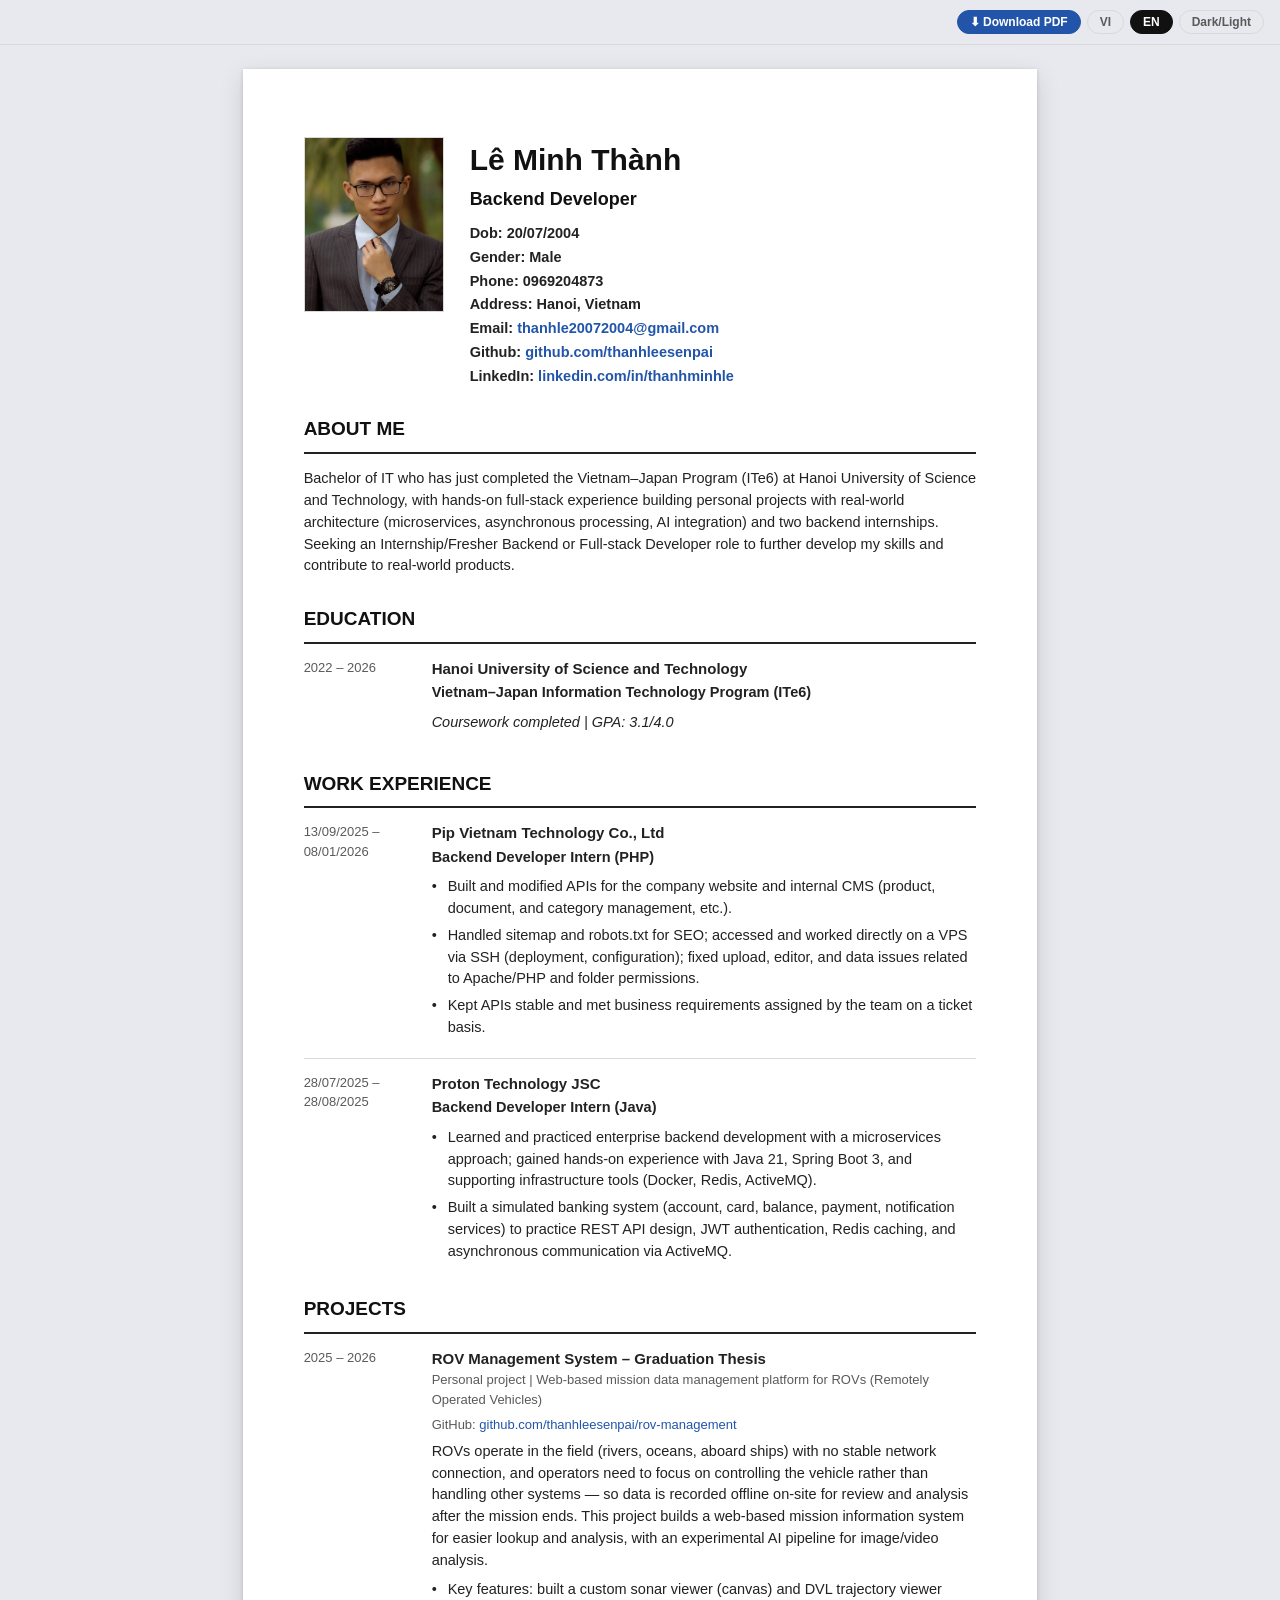
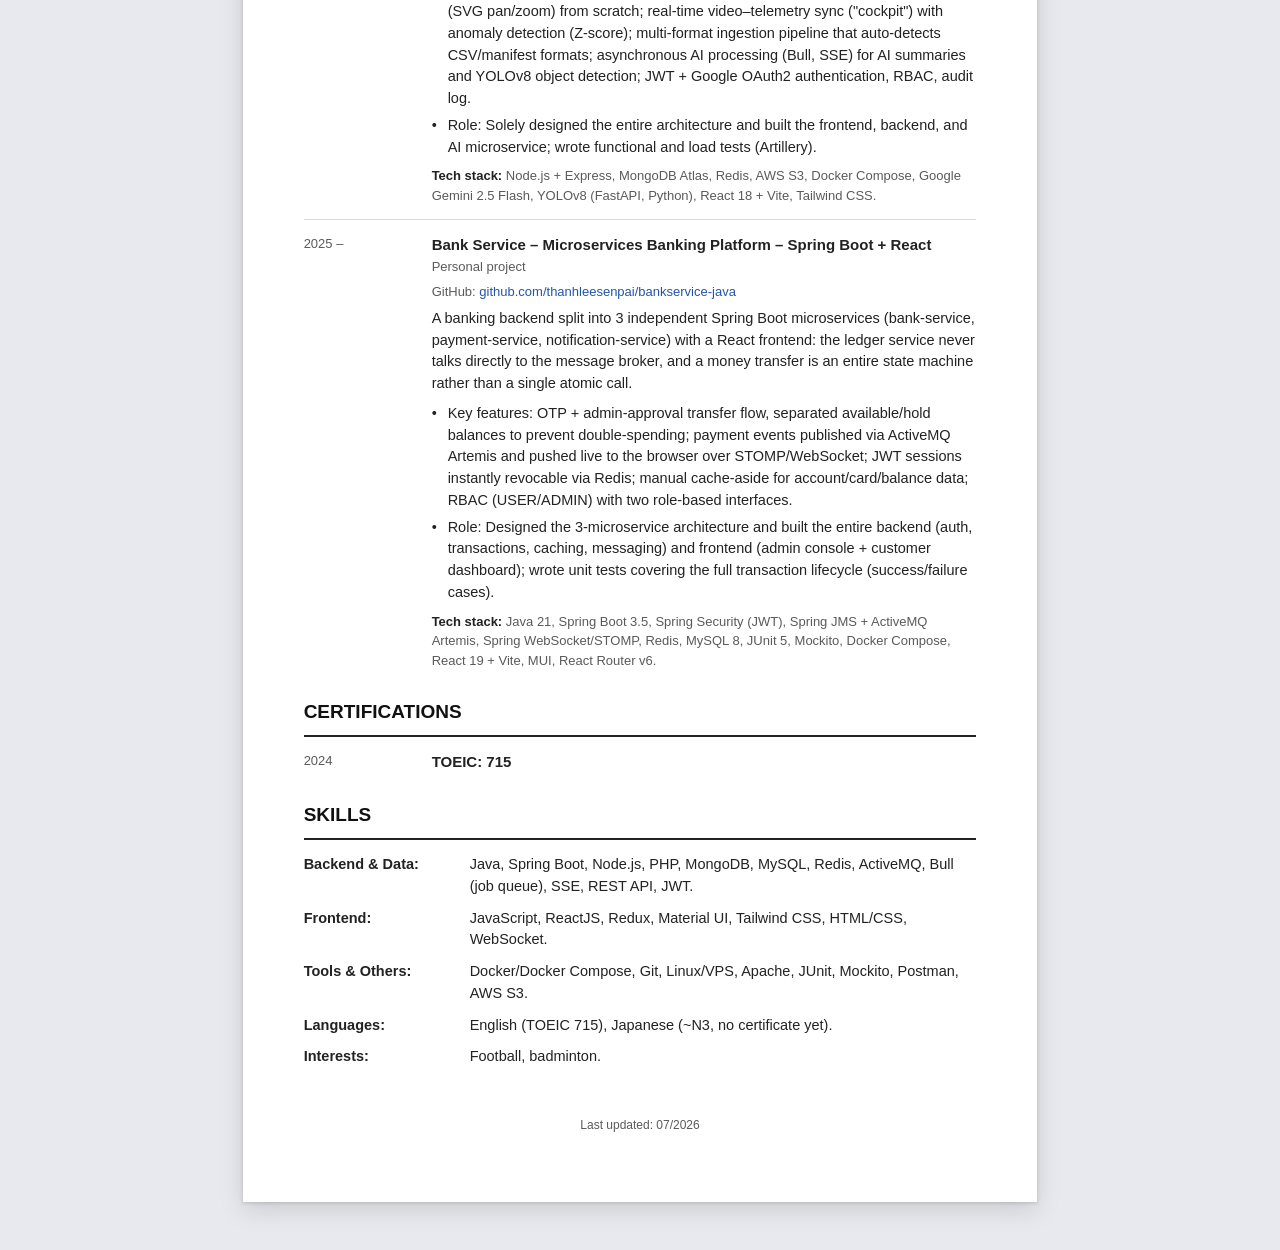
==== commit 1e9bb6b3: "Give VI/EN PDF downloads distinct filenames The suggested filename for Save-as-PDF comes from docume" ====
--- a/index.html
+++ b/index.html
@@ -16,169 +16,7 @@
 <meta name="twitter:title" content="Lê Minh Thành — Backend Developer">
 <meta name="twitter:description" content="CV online của Lê Minh Thành, Backend Developer.">
 <meta name="twitter:image" content="https://cv-ten-cyan-52.vercel.app/photo.jpg">
-<style>
-  :root{
-    --page-bg:#e7e9ee;
-    --bg:#ffffff;
-    --text:#222222;
-    --text-dim:#5a5a5a;
-    --border:#d9d9d9;
-    --heading:#111111;
-    --link:#2255aa;
-    --max-w:210mm;
-  }
-  :root[data-theme="dark"]{
-    --page-bg:#0b0c0f;
-    --bg:#15171c;
-    --text:#e4e6ea;
-    --text-dim:#a2a6ae;
-    --border:#33363f;
-    --heading:#ffffff;
-    --link:#7fb0ff;
-  }
-  *{ box-sizing:border-box; }
-  body{
-    margin:0;
-    background:var(--page-bg);
-    color:var(--text);
-    font-family:Arial, Helvetica, "Segoe UI", sans-serif;
-    line-height:1.5;
-    font-size:14.5px;
-  }
-  a{ color:var(--link); text-decoration:none; }
-  a:hover{ text-decoration:underline; }
-
-  .topbar{
-    position:sticky; top:0; z-index:10;
-    display:flex; justify-content:flex-end; gap:6px;
-    padding:10px 16px;
-    background:var(--page-bg);
-    border-bottom:1px solid var(--border);
-  }
-  .btn{
-    border:1px solid var(--border);
-    background:transparent;
-    color:var(--text-dim);
-    padding:4px 12px;
-    border-radius:999px;
-    font-size:12px;
-    cursor:pointer;
-    font-weight:600;
-  }
-  .btn.active{ background:var(--heading); color:var(--bg); border-color:var(--heading); }
-  .btn.primary{ background:var(--link); color:#fff; border-color:var(--link); }
-
-  .wrap{
-    max-width:var(--max-w); margin:24px auto 48px;
-    padding:18mm 16mm;
-    background:var(--bg);
-    box-shadow:0 1px 4px rgba(0,0,0,.15), 0 8px 24px rgba(0,0,0,.12);
-    min-height:40vh;
-  }
-
-  .header{
-    display:flex; gap:26px; margin-bottom:26px;
-  }
-  .avatar-wrap{ flex-shrink:0; width:140px; }
-  .avatar-wrap img{
-    width:140px; height:175px; object-fit:cover;
-    border:1px solid var(--border);
-    display:block;
-  }
-  .avatar-fallback{
-    width:140px; height:175px;
-    border:1px solid var(--border);
-    display:none;
-    align-items:center; justify-content:center;
-    font-size:36px; font-weight:700;
-    color:var(--text-dim);
-    background:color-mix(in srgb, var(--text-dim) 8%, transparent);
-  }
-  .header h1{ margin:0 0 4px; font-size:30px; color:var(--heading); font-weight:800; }
-  .header .role{ font-size:18px; font-weight:700; margin-bottom:10px; color:var(--heading); }
-  .info-line{ font-weight:700; font-size:14.5px; margin-bottom:2px; }
-
-  h2.section-title{
-    font-size:19px;
-    font-weight:800;
-    color:var(--heading);
-    margin:0 0 14px;
-    padding-bottom:8px;
-    border-bottom:2px solid var(--text);
-  }
-  section.block{ margin-bottom:28px; }
-
-  .entry-row{
-    display:grid;
-    grid-template-columns:110px 1fr;
-    gap:18px;
-    padding-bottom:14px;
-    margin-bottom:14px;
-    border-bottom:1px solid var(--border);
-  }
-  .entry-row:last-child{ border-bottom:none; margin-bottom:0; padding-bottom:0; }
-  .date-col{ font-size:13px; color:var(--text-dim); }
-  .content-col .title{ font-weight:700; font-size:15px; }
-  .content-col .subtitle{ font-weight:700; margin:2px 0 8px; }
-  .content-col p.desc{ margin:4px 0 8px; }
-  .content-col ul{ list-style:none; margin:6px 0 0; padding:0; }
-  .content-col li{ position:relative; padding-left:16px; margin-bottom:5px; }
-  .content-col li::before{ content:"•"; position:absolute; left:0; }
-  .tech-line{ font-size:13px; color:var(--text-dim); margin-top:8px; }
-  .tech-line b{ color:var(--text); font-weight:700; }
-  .meta-line{ font-size:13px; color:var(--text-dim); margin-bottom:6px; }
-
-  .skills-grid{ display:grid; grid-template-columns:150px 1fr; gap:10px 16px; }
-  .skills-grid dt{ font-weight:700; }
-  .skills-grid dd{ margin:0; }
-
-  footer{ text-align:center; color:var(--text-dim); font-size:12px; padding:20px 0 0; }
-
-  @media (max-width:620px){
-    .header{ flex-direction:column; align-items:flex-start; }
-    .entry-row{ grid-template-columns:1fr; gap:4px; }
-    .skills-grid{ grid-template-columns:1fr; }
-    .wrap{ margin:0; padding:20px 16px 40px; box-shadow:none; }
-  }
-
-  @page{
-    size: A4;
-    margin: 10mm 10mm;
-  }
-  @media print{
-    :root{
-      --bg:#ffffff; --text:#222222; --text-dim:#5a5a5a;
-      --border:#d9d9d9; --heading:#111111; --link:#2255aa;
-    }
-    .topbar{ display:none; }
-    body{ font-size:10px; line-height:1.35; background:#fff; }
-    .wrap{ max-width:none; margin:0; padding:0; background:transparent; box-shadow:none; }
-    a{ color:var(--text); text-decoration:none; }
-    .entry-row, .header{ break-inside: avoid; page-break-inside: avoid; }
-    p, li{ orphans:3; widows:3; }
-    footer{ display:none; }
-
-    .header{ gap:14px; margin-bottom:12px; }
-    .avatar-wrap, .avatar-wrap img, .avatar-fallback{ width:85px; height:106px; }
-    .header h1{ font-size:19px; margin-bottom:2px; }
-    .header .role{ font-size:12px; margin-bottom:6px; }
-    .info-line{ font-size:10px; margin-bottom:0; }
-
-    h2.section-title{ font-size:13px; margin:0 0 6px; padding-bottom:3px; border-bottom-width:1.5px; }
-    section.block{ margin-bottom:10px; }
-
-    .date-col{ font-size:9px; }
-    .entry-row{ gap:10px; padding-bottom:6px; margin-bottom:6px; }
-    .content-col .title{ font-size:11px; }
-    .content-col .subtitle{ margin:1px 0 3px; }
-    .content-col p.desc{ margin:2px 0 4px; }
-    .content-col li{ margin-bottom:2px; }
-    .meta-line{ font-size:9px; margin-bottom:3px; }
-    .tech-line{ font-size:9px; margin-top:4px; }
-
-    .skills-grid{ gap:4px 16px; }
-  }
-</style>
+<link rel="stylesheet" href="cv-style.css">
 </head>
 <body>
 
@@ -190,169 +28,18 @@
 </div>
 
 <div class="wrap">
-  <div id="app"></div>
+  <div id="app">Đang tải...</div>
 </div>
 
+<script src="cv-render.js"></script>
 <script>
-  const UI = {
-    vi: { about:"GIỚI THIỆU BẢN THÂN", education:"HỌC VẤN", experience:"KINH NGHIỆM LÀM VIỆC",
-          projects:"DỰ ÁN", certifications:"CHỨNG CHỈ", skills:"CÁC KỸ NĂNG & SỞ THÍCH",
-          updated:"Cập nhật lần cuối", tech:"Công nghệ sử dụng:", download:"Tải CV PDF",
-          github:"GitHub" },
-    en: { about:"ABOUT ME", education:"EDUCATION", experience:"WORK EXPERIENCE",
-          projects:"PROJECTS", certifications:"CERTIFICATIONS", skills:"SKILLS",
-          updated:"Last updated", tech:"Tech stack:", download:"Download PDF",
-          github:"GitHub" }
-  };
-
   let cv = null;
   let lang = 'vi';
 
-  function t(field){
-    if (field == null) return '';
-    if (typeof field === 'string') return field;
-    return field[lang] != null ? field[lang] : (field.vi || '');
-  }
-
-  function el(tag, opts, children){
-    opts = opts || {};
-    const e = document.createElement(tag);
-    if (opts.class) e.className = opts.class;
-    if (opts.text != null) e.textContent = opts.text;
-    if (opts.href != null){ e.href = opts.href; e.target = '_blank'; e.rel = 'noopener'; }
-    (children || []).forEach(c => { if (c) e.appendChild(c); });
-    return e;
-  }
-
-  function sectionTitle(key){
-    return el('h2', { class:'section-title', text: UI[lang][key] });
-  }
-
-  function renderHeader(){
-    const p = cv.person;
-    const avatarWrap = el('div', { class:'avatar-wrap' });
-    const img = document.createElement('img');
-    img.id = 'avatar'; img.alt = p.name; img.src = p.photo || 'photo.jpg';
-    img.onerror = function(){
-      if (this.dataset.step !== 'png'){ this.dataset.step='png'; this.src = (p.photo||'photo').replace(/\.\w+$/,'') + '.png'; }
-      else { this.style.display='none'; fallback.style.display='flex'; }
-    };
-    const fallback = el('div', { class:'avatar-fallback', text: p.name.split(' ').slice(-2).map(w=>w[0]).join('').toUpperCase() });
-    avatarWrap.appendChild(img); avatarWrap.appendChild(fallback);
-
-    const infoBox = el('div');
-    infoBox.appendChild(el('h1', { text: p.name }));
-    infoBox.appendChild(el('div', { class:'role', text: p.role }));
-    p.infoLines.forEach(line => infoBox.appendChild(el('div', { class:'info-line', text: t(line) })));
-    const emailLine = el('div', { class:'info-line' });
-    emailLine.append('Email: ');
-    emailLine.appendChild(el('a', { text: p.email, href: 'mailto:' + p.email }));
-    infoBox.appendChild(emailLine);
-    const ghLine = el('div', { class:'info-line' });
-    ghLine.append('Github: ');
-    ghLine.appendChild(el('a', { text: p.github.label, href: p.github.url }));
-    infoBox.appendChild(ghLine);
-    if (p.linkedin){
-      const liLine = el('div', { class:'info-line' });
-      liLine.append('LinkedIn: ');
-      liLine.appendChild(el('a', { text: p.linkedin.label, href: p.linkedin.url }));
-      infoBox.appendChild(liLine);
-    }
-
-    return el('section', { class:'header' }, [avatarWrap, infoBox]);
-  }
-
-  function renderAbout(){
-    return el('section', { class:'block' }, [
-      sectionTitle('about'),
-      el('p', { text: t(cv.about) })
-    ]);
-  }
-
-  function renderEducation(){
-    const rows = cv.education.map(edu => el('div', { class:'entry-row' }, [
-      el('div', { class:'date-col', text: edu.date }),
-      el('div', { class:'content-col' }, [
-        el('div', { class:'title', text: t(edu.title) }),
-        el('div', { class:'subtitle', text: t(edu.subtitle) }),
-        el('p', { class:'desc' }, [ el('em', { text: t(edu.note) }) ])
-      ])
-    ]));
-    return el('section', { class:'block' }, [sectionTitle('education'), ...rows]);
-  }
-
-  function renderExperience(){
-    const rows = cv.experience.map(job => el('div', { class:'entry-row' }, [
-      el('div', { class:'date-col', text: job.date }),
-      el('div', { class:'content-col' }, [
-        el('div', { class:'title', text: t(job.company) }),
-        el('div', { class:'subtitle', text: t(job.role) }),
-        el('ul', {}, job.bullets.map(b => el('li', { text: t(b) })))
-      ])
-    ]));
-    return el('section', { class:'block' }, [sectionTitle('experience'), ...rows]);
-  }
-
-  function renderProjects(){
-    const rows = cv.projects.map(pr => {
-      const titleDiv = el('div', { class:'title' });
-      titleDiv.append(pr.title + ' ');
-      if (pr.titleSuffix) titleDiv.append(t(pr.titleSuffix));
-      const ghLine = el('div', { class:'meta-line' });
-      ghLine.append('GitHub: ');
-      ghLine.appendChild(el('a', { text: pr.github.replace(/^https?:\/\//,''), href: pr.github }));
-      const techLine = el('div', { class:'tech-line' }, [
-        el('b', { text: UI[lang].tech + ' ' })
-      ]);
-      techLine.append(pr.tech);
-      return el('div', { class:'entry-row' }, [
-        el('div', { class:'date-col', text: pr.date }),
-        el('div', { class:'content-col' }, [
-          titleDiv,
-          el('div', { class:'meta-line', text: t(pr.meta) }),
-          ghLine,
-          el('p', { class:'desc', text: t(pr.desc) }),
-          el('ul', {}, pr.bullets.map(b => el('li', { text: t(b) }))),
-          techLine
-        ])
-      ]);
-    });
-    return el('section', { class:'block' }, [sectionTitle('projects'), ...rows]);
-  }
-
-  function renderCertifications(){
-    const rows = cv.certifications.map(c => el('div', { class:'entry-row' }, [
-      el('div', { class:'date-col', text: c.date }),
-      el('div', { class:'content-col' }, [ el('div', { class:'title', text: c.title }) ])
-    ]));
-    return el('section', { class:'block' }, [sectionTitle('certifications'), ...rows]);
-  }
-
-  function renderSkills(){
-    const dl = el('dl', { class:'skills-grid' });
-    cv.skills.forEach(s => {
-      dl.appendChild(el('dt', { text: t(s.label) }));
-      dl.appendChild(el('dd', { text: t(s.value) }));
-    });
-    return el('section', { class:'block' }, [sectionTitle('skills'), dl]);
-  }
-
-  function renderFooter(){
-    return el('footer', { text: UI[lang].updated + ': ' + cv.meta.updated });
-  }
-
   function render(){
-    const app = document.getElementById('app');
-    app.innerHTML = '';
-    app.appendChild(renderHeader());
-    app.appendChild(renderAbout());
-    app.appendChild(renderEducation());
-    app.appendChild(renderExperience());
-    app.appendChild(renderProjects());
-    app.appendChild(renderCertifications());
-    app.appendChild(renderSkills());
-    app.appendChild(renderFooter());
-    document.getElementById('download-label').textContent = UI[lang].download;
+    if (!cv) return;
+    CVRender.mount(document.getElementById('app'), cv, lang, false);
+    document.getElementById('download-label').textContent = CVRender.UI[lang].download;
   }
 
   function setLang(l){
@@ -360,11 +47,19 @@
     document.querySelectorAll('.lang-btn').forEach(b => b.classList.toggle('active', b.dataset.lang === l));
     document.documentElement.lang = l;
     localStorage.setItem('cv-lang', l);
-    if (cv) render();
+    render();
   }
 
   document.querySelectorAll('.lang-btn').forEach(btn => btn.addEventListener('click', () => setLang(btn.dataset.lang)));
   document.getElementById('download-btn').addEventListener('click', () => window.print());
+
+  const pageTitle = document.title;
+  window.addEventListener('beforeprint', () => {
+    document.title = lang === 'vi' ? 'Le-Minh-Thanh-CV-VI' : 'Le-Minh-Thanh-CV-EN';
+  });
+  window.addEventListener('afterprint', () => {
+    document.title = pageTitle;
+  });
 
   const themeBtn = document.getElementById('theme-toggle');
   function setTheme(theme){
--- a/cv-style.css
+++ b/cv-style.css
@@ -0,0 +1,171 @@
+:root{
+  --page-bg:#e7e9ee;
+  --bg:#ffffff;
+  --text:#222222;
+  --text-dim:#5a5a5a;
+  --border:#d9d9d9;
+  --heading:#111111;
+  --link:#2255aa;
+  --accent:#2255aa;
+  --max-w:210mm;
+}
+:root[data-theme="dark"]{
+  --page-bg:#0b0c0f;
+  --bg:#15171c;
+  --text:#e4e6ea;
+  --text-dim:#a2a6ae;
+  --border:#33363f;
+  --heading:#ffffff;
+  --link:#7fb0ff;
+  --accent:#7fb0ff;
+}
+*{ box-sizing:border-box; }
+body{
+  margin:0;
+  background:var(--page-bg);
+  color:var(--text);
+  font-family:Arial, Helvetica, "Segoe UI", sans-serif;
+  line-height:1.5;
+  font-size:14.5px;
+}
+a{ color:var(--link); text-decoration:none; }
+a:hover{ text-decoration:underline; }
+
+.topbar{
+  position:sticky; top:0; z-index:10;
+  display:flex; justify-content:flex-end; gap:6px;
+  padding:10px 16px;
+  background:var(--page-bg);
+  border-bottom:1px solid var(--border);
+  flex-wrap:wrap;
+}
+.btn{
+  border:1px solid var(--border);
+  background:transparent;
+  color:var(--text-dim);
+  padding:4px 12px;
+  border-radius:999px;
+  font-size:12px;
+  cursor:pointer;
+  font-weight:600;
+}
+.btn.active{ background:var(--heading); color:var(--bg); border-color:var(--heading); }
+.btn.primary{ background:var(--link); color:#fff; border-color:var(--link); }
+.btn:disabled{ opacity:.6; cursor:not-allowed; }
+
+.wrap{
+  max-width:var(--max-w); margin:24px auto 48px;
+  padding:18mm 16mm;
+  background:var(--bg);
+  box-shadow:0 1px 4px rgba(0,0,0,.15), 0 8px 24px rgba(0,0,0,.12);
+  min-height:40vh;
+}
+
+.header{
+  display:flex; gap:26px; margin-bottom:26px;
+}
+.avatar-wrap{ flex-shrink:0; width:140px; }
+.avatar-wrap img{
+  width:140px; height:175px; object-fit:cover;
+  border:1px solid var(--border);
+  display:block;
+}
+.avatar-fallback{
+  width:140px; height:175px;
+  border:1px solid var(--border);
+  display:none;
+  align-items:center; justify-content:center;
+  font-size:36px; font-weight:700;
+  color:var(--text-dim);
+  background:color-mix(in srgb, var(--text-dim) 8%, transparent);
+}
+.header h1{ margin:0 0 4px; font-size:30px; color:var(--heading); font-weight:800; }
+.header .role{ font-size:18px; font-weight:700; margin-bottom:10px; color:var(--heading); }
+.info-line{ font-weight:700; font-size:14.5px; margin-bottom:2px; }
+
+h2.section-title{
+  font-size:19px;
+  font-weight:800;
+  color:var(--heading);
+  margin:0 0 14px;
+  padding-bottom:8px;
+  border-bottom:2px solid var(--text);
+}
+section.block{ margin-bottom:28px; }
+
+.entry-row{
+  display:grid;
+  grid-template-columns:110px 1fr;
+  gap:18px;
+  padding-bottom:14px;
+  margin-bottom:14px;
+  border-bottom:1px solid var(--border);
+}
+.entry-row:last-child{ border-bottom:none; margin-bottom:0; padding-bottom:0; }
+.date-col{ font-size:13px; color:var(--text-dim); }
+.content-col .title{ font-weight:700; font-size:15px; }
+.content-col .subtitle{ font-weight:700; margin:2px 0 8px; }
+.content-col p.desc{ margin:4px 0 8px; }
+.content-col ul{ list-style:none; margin:6px 0 0; padding:0; }
+.content-col li{ position:relative; padding-left:16px; margin-bottom:5px; }
+.content-col li::before{ content:"•"; position:absolute; left:0; }
+.tech-line{ font-size:13px; color:var(--text-dim); margin-top:8px; }
+.tech-line b{ color:var(--text); font-weight:700; }
+.meta-line{ font-size:13px; color:var(--text-dim); margin-bottom:6px; }
+
+.skills-grid{ display:grid; grid-template-columns:150px 1fr; gap:10px 16px; }
+.skills-grid dt{ font-weight:700; }
+.skills-grid dd{ margin:0; }
+
+footer{ text-align:center; color:var(--text-dim); font-size:12px; padding:20px 0 0; }
+
+/* Editable (admin) affordances - harmless on the read-only page since it only
+   matches elements that carry the editable class there. */
+.editable{ outline:1px dashed transparent; border-radius:3px; cursor:text; }
+.editable:hover{ outline-color:color-mix(in srgb, var(--accent) 50%, transparent); }
+.editable:focus{ outline:2px solid var(--accent); outline-offset:1px; background:color-mix(in srgb, var(--accent) 8%, transparent); }
+
+@media (max-width:620px){
+  .header{ flex-direction:column; align-items:flex-start; }
+  .entry-row{ grid-template-columns:1fr; gap:4px; }
+  .skills-grid{ grid-template-columns:1fr; }
+  .wrap{ margin:0; padding:20px 16px 40px; box-shadow:none; }
+}
+
+@page{
+  size: A4;
+  margin: 10mm 10mm;
+}
+@media print{
+  :root{
+    --bg:#ffffff; --text:#222222; --text-dim:#5a5a5a;
+    --border:#d9d9d9; --heading:#111111; --link:#2255aa;
+  }
+  .topbar{ display:none; }
+  body{ font-size:10px; line-height:1.35; background:#fff; }
+  .wrap{ max-width:none; margin:0; padding:0; background:transparent; box-shadow:none; }
+  a{ color:var(--text); text-decoration:none; }
+  .entry-row, .header{ break-inside: avoid; page-break-inside: avoid; }
+  p, li{ orphans:3; widows:3; }
+  footer{ display:none; }
+
+  .header{ gap:14px; margin-bottom:12px; }
+  .avatar-wrap, .avatar-wrap img, .avatar-fallback{ width:85px; height:106px; }
+  .header h1{ font-size:19px; margin-bottom:2px; }
+  .header .role{ font-size:12px; margin-bottom:6px; }
+  .info-line{ font-size:10px; margin-bottom:0; }
+
+  h2.section-title{ font-size:13px; margin:0 0 6px; padding-bottom:3px; border-bottom-width:1.5px; }
+  section.block{ margin-bottom:10px; }
+
+  .date-col{ font-size:9px; }
+  .entry-row{ gap:10px; padding-bottom:6px; margin-bottom:6px; }
+  .content-col .title{ font-size:11px; }
+  .content-col .subtitle{ margin:1px 0 3px; }
+  .content-col p.desc{ margin:2px 0 4px; }
+  .content-col li{ margin-bottom:2px; }
+  .meta-line{ font-size:9px; margin-bottom:3px; }
+  .tech-line{ font-size:9px; margin-top:4px; }
+
+  .skills-grid{ gap:4px 16px; }
+}
